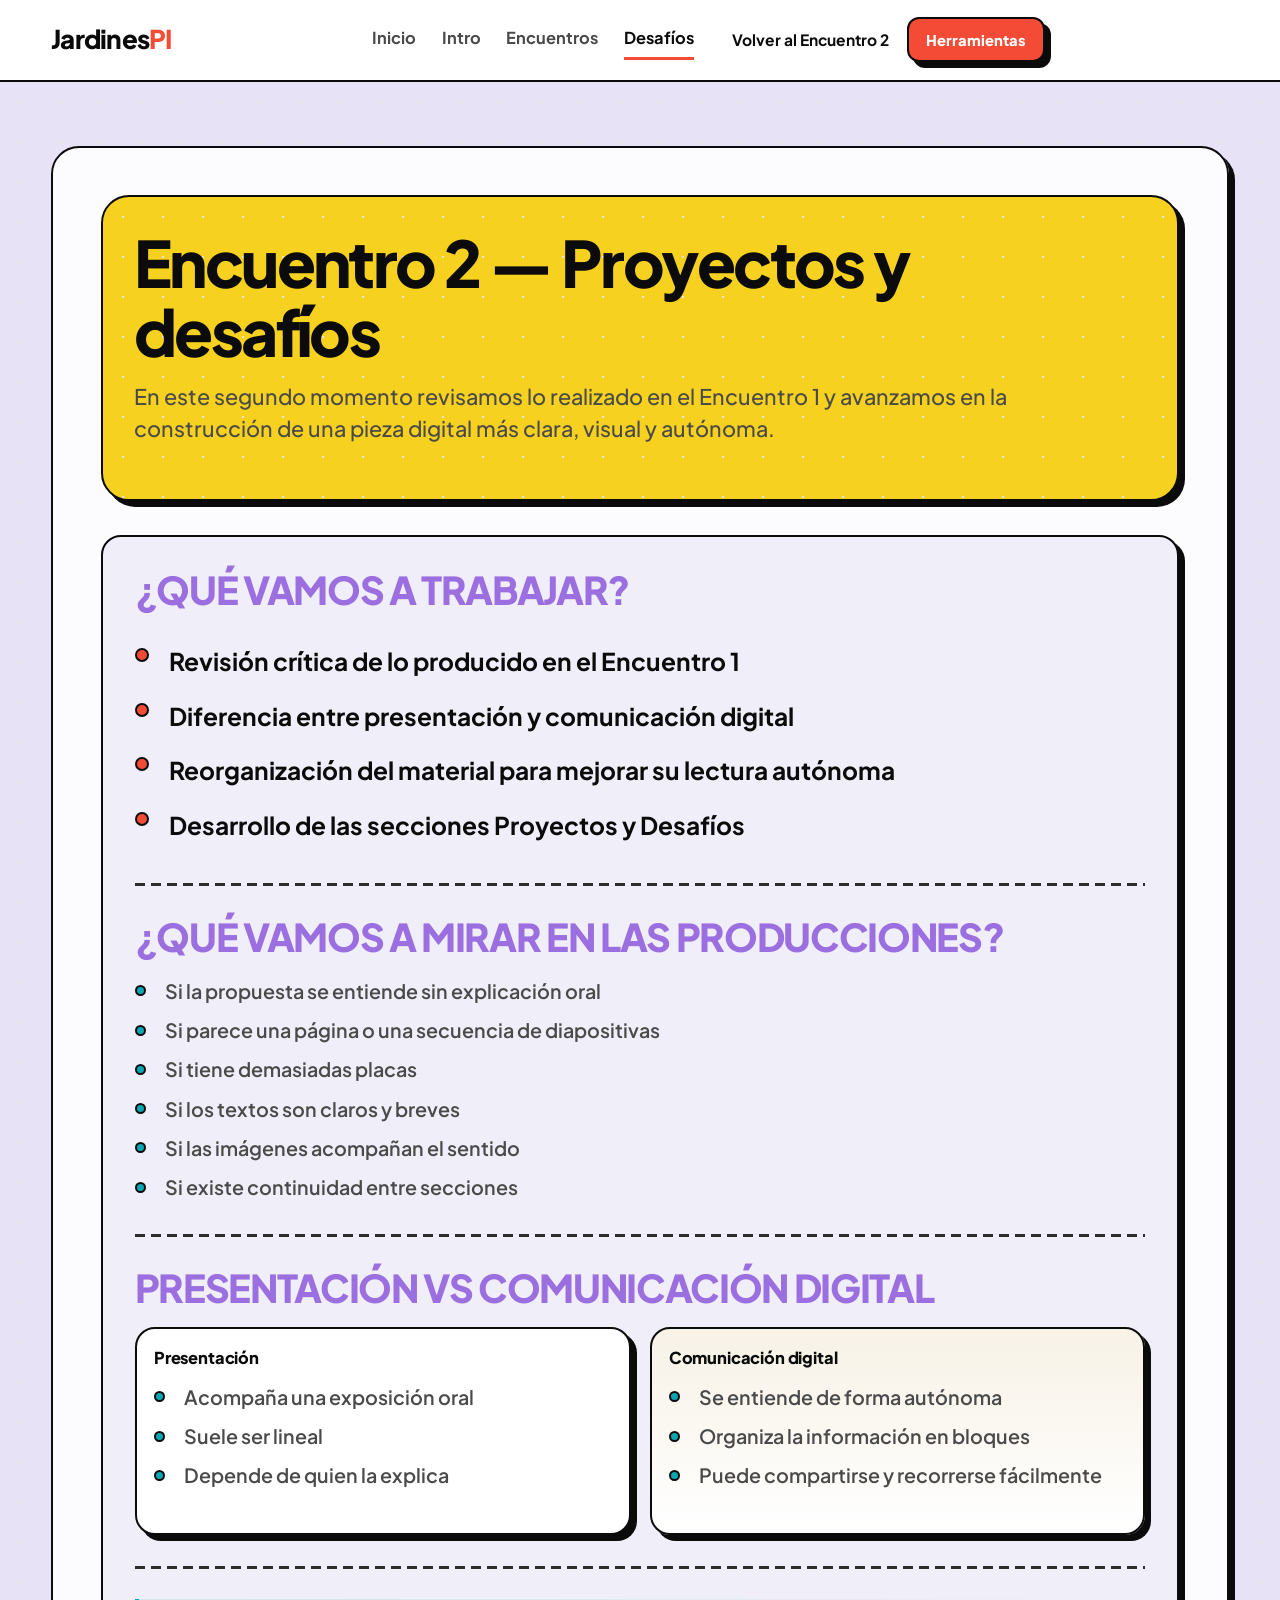
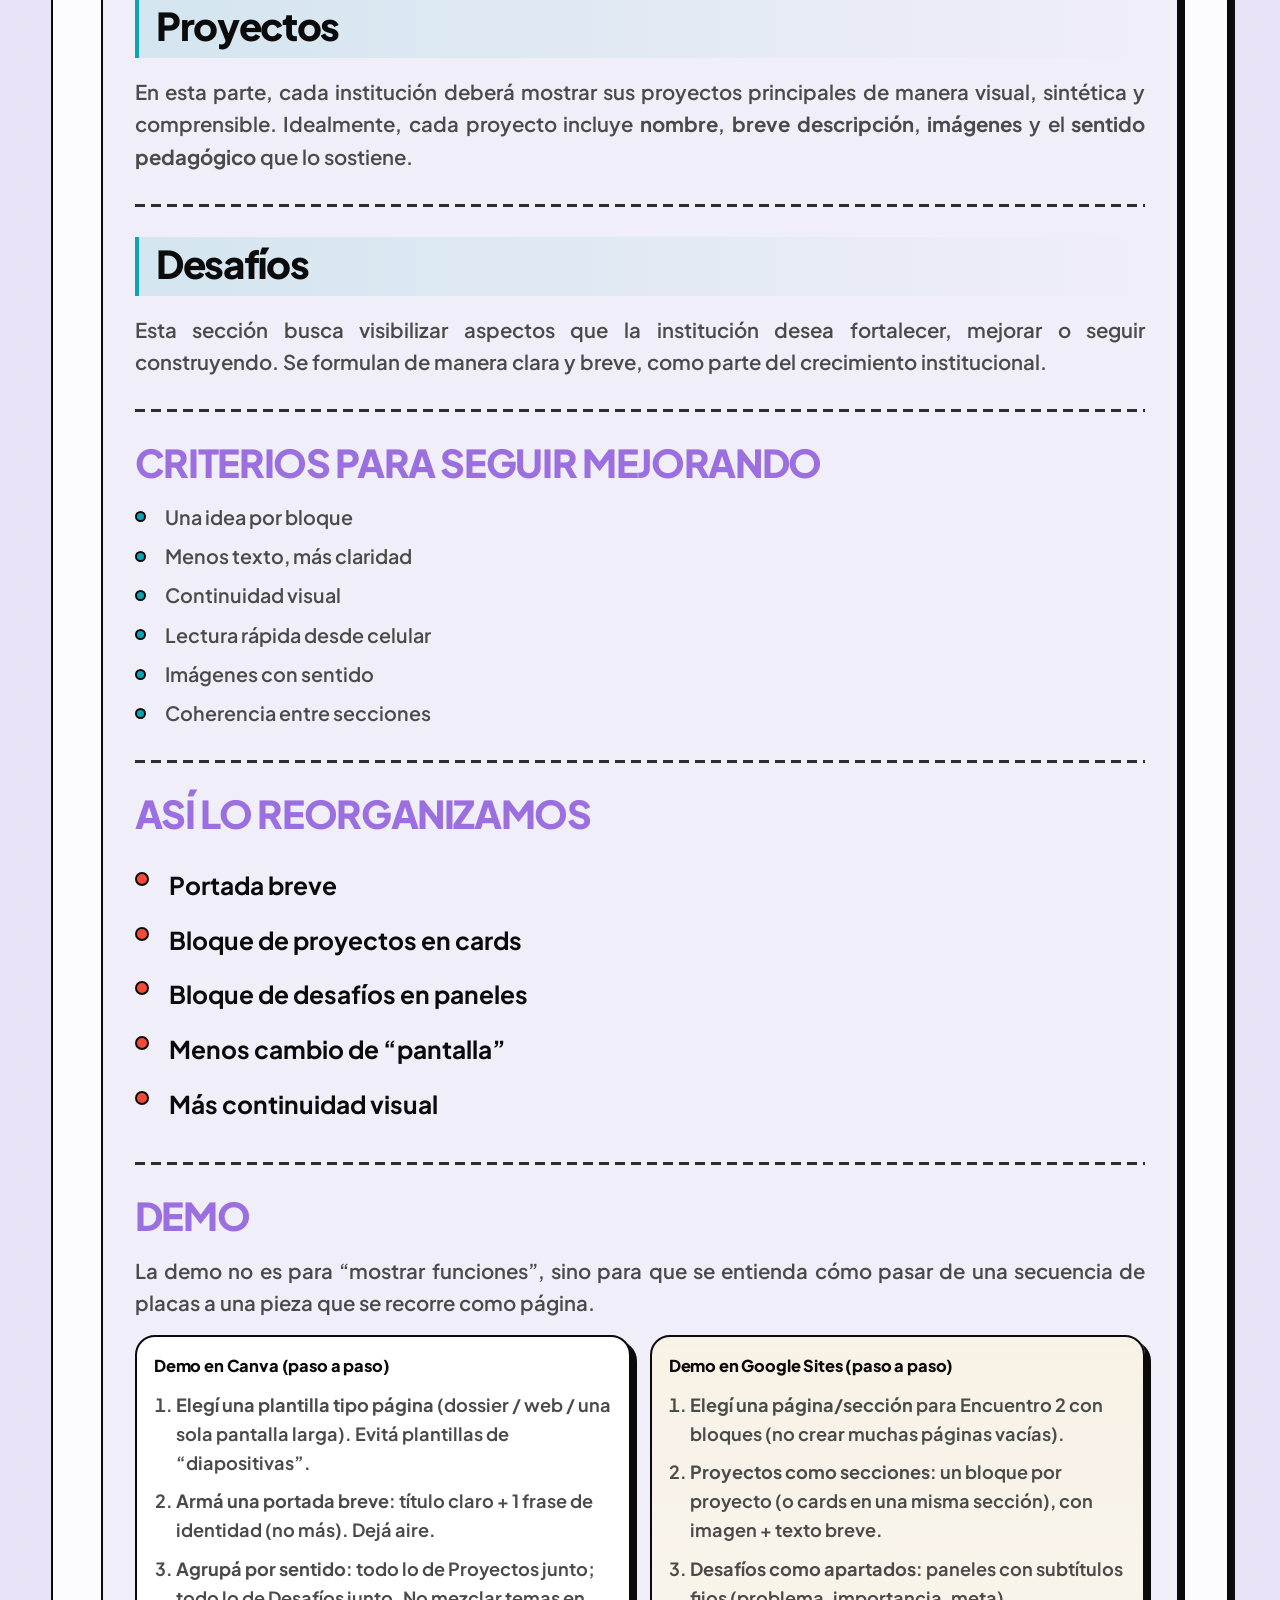
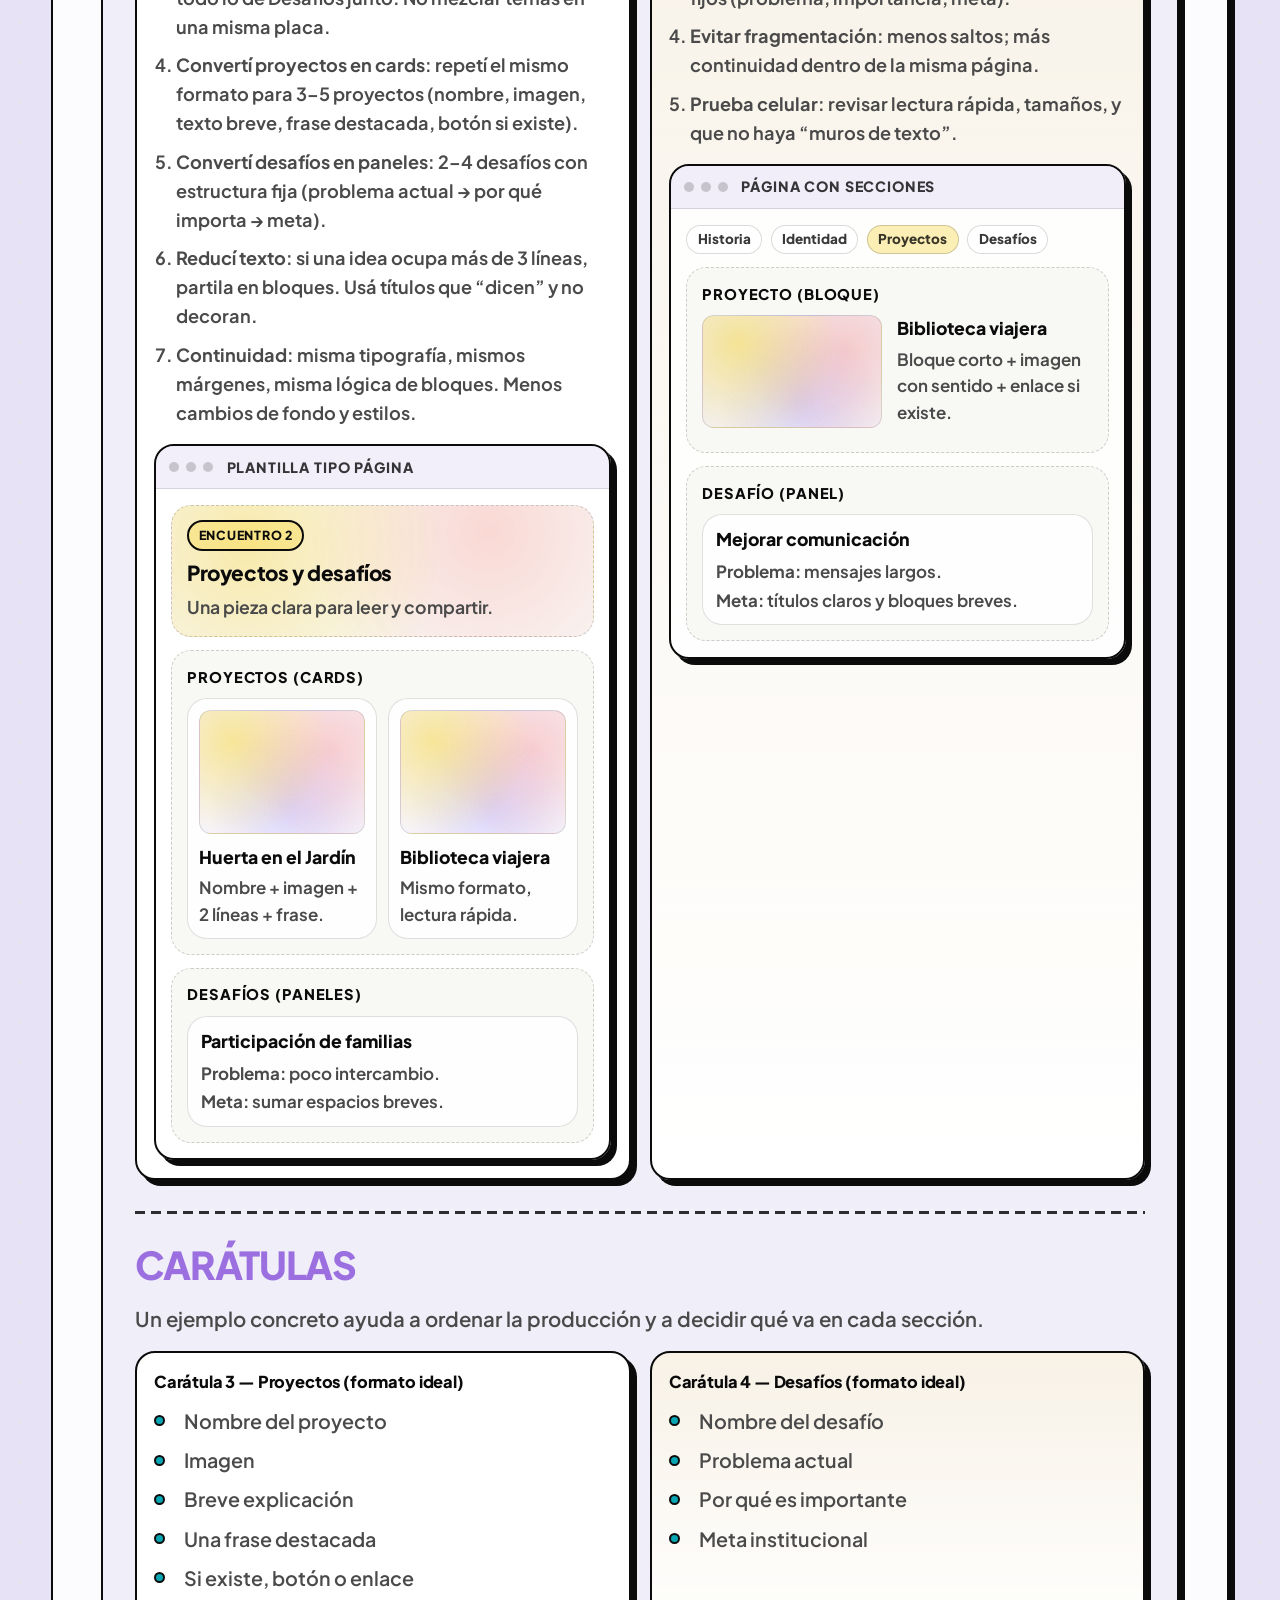
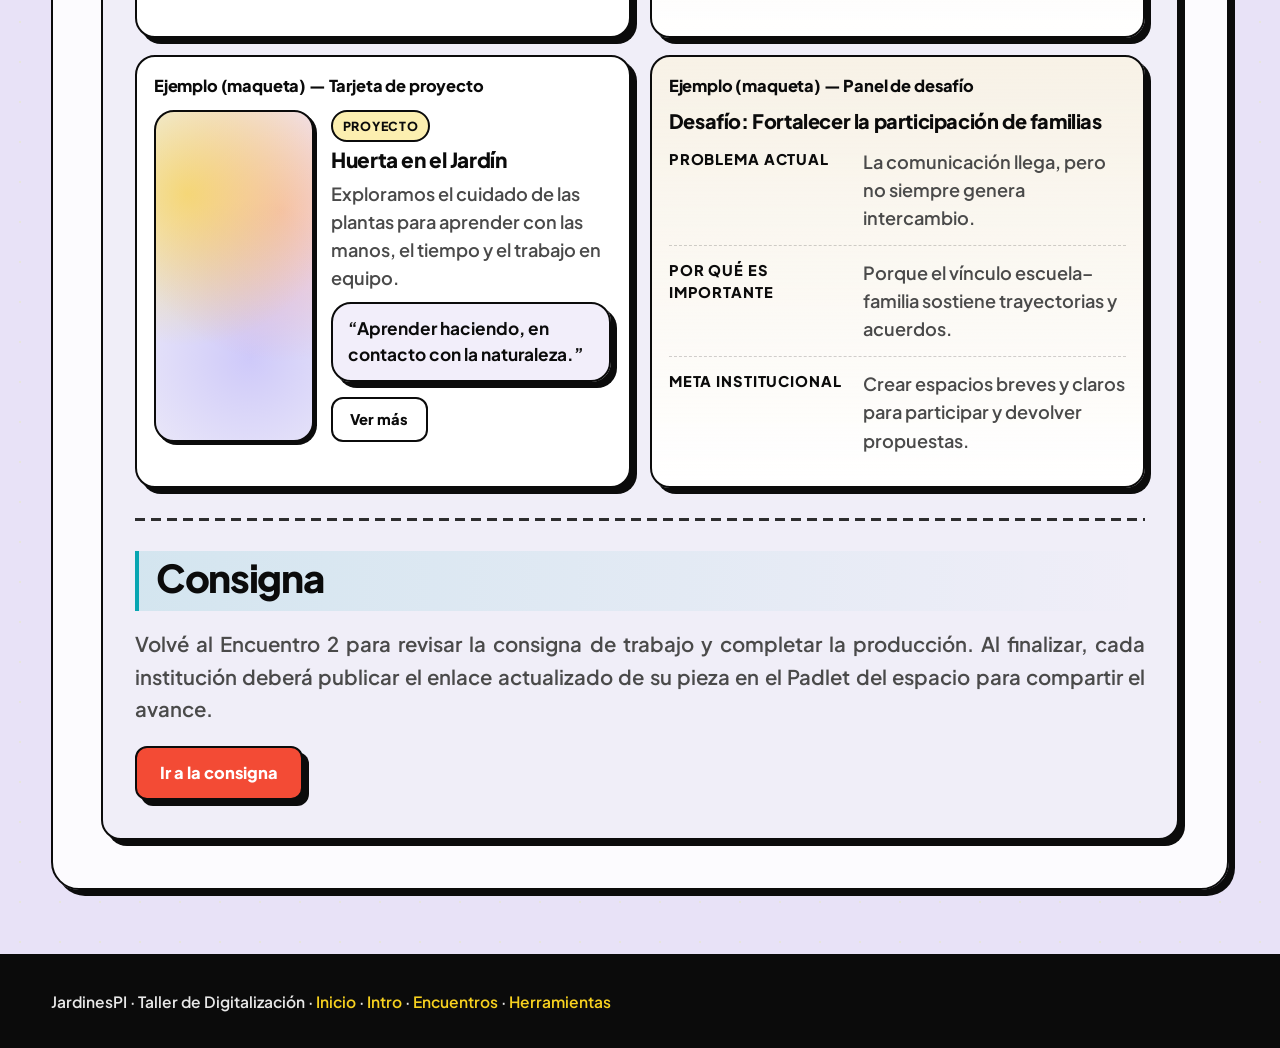
==== desafios.html @ d3ad9a5e "Añade página Desafíos, reorganiza encuentros y ajusta estilos - Nueva desafios.html con demo, carátu" ====
<!DOCTYPE html>
<html lang="es">

<head>
    <meta charset="UTF-8">
    <meta name="viewport" content="width=device-width, initial-scale=1.0">
    <title>Desafíos — Encuentro 2 · JardinesPI Taller de Digitalización</title>
    <link rel="stylesheet" href="style.css">
    <link href="https://fonts.googleapis.com/css2?family=Plus+Jakarta+Sans:wght@500;600;700;800&display=swap"
        rel="stylesheet">
</head>

<body>
    <div class="page page--desafios">
        <header class="site-header">
            <a href="index.html" class="logo">Jardines<span class="logo-accent">PI</span></a>
            <input type="checkbox" id="menu-toggle" class="menu-toggle" aria-hidden="true">
            <label for="menu-toggle" class="menu-toggle-label" aria-label="Menú">≡</label>
            <div class="nav-wrap">
                <nav class="nav-main" aria-label="Principal">
                    <a href="index.html" class="nav-link">Inicio</a>
                    <a href="intro.html" class="nav-link">Intro</a>
                    <a href="encuentros.html" class="nav-link">Encuentros</a>
                    <a href="desafios.html" class="nav-link is-active">Desafíos</a>
                </nav>
                <div class="header-actions">
                    <a href="encuentros.html#encuentro-2" class="link-text">Volver al Encuentro 2</a>
                    <a href="herramientas.html" class="btn btn-coral btn-sm">Herramientas</a>
                </div>
            </div>
        </header>

        <main>
            <p id="desafios-bg-desc" class="visually-hidden">Encuentro 2 del taller: proyectos y desafíos, organizado para
                lectura autónoma en celular.</p>

            <section class="encuentro-section encuentro-section--wide" aria-describedby="desafios-bg-desc">
                <div class="encuentro-inner">
                    <header class="desafios-hero">
                        <h1 class="h1 desafios-hero-title">Encuentro 2 — Proyectos y desafíos</h1>
                        <p class="lead desafios-hero-lead">En este segundo momento revisamos lo realizado en el Encuentro 1
                            y avanzamos en la construcción de una pieza digital más clara, visual y autónoma.</p>
                    </header>

                    <div class="encuentro-taller-body">
                        <h2 class="encuentro-subhead">¿Qué vamos a trabajar?</h2>
                        <ul class="list-check">
                            <li>Revisión crítica de lo producido en el Encuentro 1</li>
                            <li>Diferencia entre presentación y comunicación digital</li>
                            <li>Reorganización del material para mejorar su lectura autónoma</li>
                            <li>Desarrollo de las secciones Proyectos y Desafíos</li>
                        </ul>

                        <hr class="encuentro-rule" aria-hidden="true">

                        <h2 class="encuentro-subhead">¿Qué vamos a mirar en las producciones?</h2>
                        <ul class="encuentro-bullets">
                            <li>Si la propuesta se entiende sin explicación oral</li>
                            <li>Si parece una página o una secuencia de diapositivas</li>
                            <li>Si tiene demasiadas placas</li>
                            <li>Si los textos son claros y breves</li>
                            <li>Si las imágenes acompañan el sentido</li>
                            <li>Si existe continuidad entre secciones</li>
                        </ul>

                        <hr class="encuentro-rule" aria-hidden="true">

                        <h2 class="encuentro-subhead">Presentación vs comunicación digital</h2>
                        <div class="compare-grid" role="list" aria-label="Comparación: presentación y comunicación digital">
                            <div class="compare-card" role="listitem">
                                <h3 class="compare-title">Presentación</h3>
                                <ul class="encuentro-bullets">
                                    <li>Acompaña una exposición oral</li>
                                    <li>Suele ser lineal</li>
                                    <li>Depende de quien la explica</li>
                                </ul>
                            </div>
                            <div class="compare-card compare-card--good" role="listitem">
                                <h3 class="compare-title">Comunicación digital</h3>
                                <ul class="encuentro-bullets">
                                    <li>Se entiende de forma autónoma</li>
                                    <li>Organiza la información en bloques</li>
                                    <li>Puede compartirse y recorrerse fácilmente</li>
                                </ul>
                            </div>
                        </div>

                        <hr class="encuentro-rule" aria-hidden="true">

                        <section class="encuentro-taller-part" aria-labelledby="desafios-proyectos">
                            <h2 id="desafios-proyectos" class="encuentro-part-title">Proyectos</h2>
                            <p class="encuentro-text">En esta parte, cada institución deberá mostrar sus proyectos
                                principales de manera visual, sintética y comprensible. Idealmente, cada proyecto incluye
                                <strong>nombre</strong>, <strong>breve descripción</strong>, <strong>imágenes</strong> y el
                                <strong>sentido pedagógico</strong> que lo sostiene.</p>
                        </section>

                        <hr class="encuentro-rule" aria-hidden="true">

                        <section class="encuentro-taller-part" aria-labelledby="desafios-desafios">
                            <h2 id="desafios-desafios" class="encuentro-part-title">Desafíos</h2>
                            <p class="encuentro-text">Esta sección busca visibilizar aspectos que la institución desea
                                fortalecer, mejorar o seguir construyendo. Se formulan de manera clara y breve, como parte
                                del crecimiento institucional.</p>
                        </section>

                        <hr class="encuentro-rule" aria-hidden="true">

                        <h2 class="encuentro-subhead">Criterios para seguir mejorando</h2>
                        <ul class="encuentro-bullets">
                            <li>Una idea por bloque</li>
                            <li>Menos texto, más claridad</li>
                            <li>Continuidad visual</li>
                            <li>Lectura rápida desde celular</li>
                            <li>Imágenes con sentido</li>
                            <li>Coherencia entre secciones</li>
                        </ul>

                        <hr class="encuentro-rule" aria-hidden="true">

                        <h2 class="encuentro-subhead">Así lo reorganizamos</h2>
                        <ul class="list-check">
                            <li>Portada breve</li>
                            <li>Bloque de proyectos en cards</li>
                            <li>Bloque de desafíos en paneles</li>
                            <li>Menos cambio de “pantalla”</li>
                            <li>Más continuidad visual</li>
                        </ul>

                        <hr class="encuentro-rule" aria-hidden="true">

                        <h2 class="encuentro-subhead">Demo</h2>
                        <p class="encuentro-text">La demo no es para “mostrar funciones”, sino para que se entienda cómo
                            pasar de una secuencia de placas a una pieza que se recorre como página.</p>

                        <div class="compare-grid demo-grid" role="list" aria-label="Demo guiada: Canva y Google Sites">
                            <div class="compare-card" role="listitem">
                                <h3 class="compare-title">Demo en Canva (paso a paso)</h3>
                                <ol class="demo-steps">
                                    <li><strong>Elegí una plantilla tipo página</strong> (dossier / web / una sola
                                        pantalla larga). Evitá plantillas de “diapositivas”.</li>
                                    <li><strong>Armá una portada breve</strong>: título claro + 1 frase de identidad (no
                                        más). Dejá aire.</li>
                                    <li><strong>Agrupá por sentido</strong>: todo lo de Proyectos junto; todo lo de
                                        Desafíos junto. No mezclar temas en una misma placa.</li>
                                    <li><strong>Convertí proyectos en cards</strong>: repetí el mismo formato para 3–5
                                        proyectos (nombre, imagen, texto breve, frase destacada, botón si existe).</li>
                                    <li><strong>Convertí desafíos en paneles</strong>: 2–4 desafíos con estructura fija
                                        (problema actual → por qué importa → meta).</li>
                                    <li><strong>Reducí texto</strong>: si una idea ocupa más de 3 líneas, partila en
                                        bloques. Usá títulos que “dicen” y no decoran.</li>
                                    <li><strong>Continuidad</strong>: misma tipografía, mismos márgenes, misma lógica de
                                        bloques. Menos cambios de fondo y estilos.</li>
                                </ol>

                                <div class="demo-mock" role="img"
                                    aria-label="Maqueta de página en Canva: portada breve, cards de proyectos y paneles de desafíos">
                                    <div class="demo-mock__topbar">
                                        <span class="demo-dot"></span><span class="demo-dot"></span><span
                                            class="demo-dot"></span>
                                        <span class="demo-mock__title">Plantilla tipo página</span>
                                    </div>
                                    <div class="demo-mock__page">
                                        <section class="demo-block demo-block--cover">
                                            <p class="demo-kicker">Encuentro 2</p>
                                            <h4 class="demo-h">Proyectos y desafíos</h4>
                                            <p class="demo-p">Una pieza clara para leer y compartir.</p>
                                        </section>
                                        <section class="demo-block">
                                            <h5 class="demo-sub">Proyectos (cards)</h5>
                                            <div class="demo-cards">
                                                <div class="demo-card">
                                                    <div class="demo-img" aria-hidden="true"></div>
                                                    <p class="demo-card-title">Huerta en el Jardín</p>
                                                    <p class="demo-card-text">Nombre + imagen + 2 líneas + frase.</p>
                                                </div>
                                                <div class="demo-card">
                                                    <div class="demo-img" aria-hidden="true"></div>
                                                    <p class="demo-card-title">Biblioteca viajera</p>
                                                    <p class="demo-card-text">Mismo formato, lectura rápida.</p>
                                                </div>
                                            </div>
                                        </section>
                                        <section class="demo-block">
                                            <h5 class="demo-sub">Desafíos (paneles)</h5>
                                            <div class="demo-panels">
                                                <div class="demo-panel">
                                                    <p class="demo-panel-title">Participación de familias</p>
                                                    <p class="demo-panel-line"><strong>Problema:</strong> poco
                                                        intercambio.</p>
                                                    <p class="demo-panel-line"><strong>Meta:</strong> sumar espacios
                                                        breves.</p>
                                                </div>
                                            </div>
                                        </section>
                                    </div>
                                </div>
                            </div>

                            <div class="compare-card compare-card--good" role="listitem">
                                <h3 class="compare-title">Demo en Google Sites (paso a paso)</h3>
                                <ol class="demo-steps">
                                    <li><strong>Elegí una página/sección</strong> para Encuentro 2 con bloques (no crear
                                        muchas páginas vacías).</li>
                                    <li><strong>Proyectos como secciones</strong>: un bloque por proyecto (o cards en una
                                        misma sección), con imagen + texto breve.</li>
                                    <li><strong>Desafíos como apartados</strong>: paneles con subtítulos fijos (problema,
                                        importancia, meta).</li>
                                    <li><strong>Evitar fragmentación</strong>: menos saltos; más continuidad dentro de la
                                        misma página.</li>
                                    <li><strong>Prueba celular</strong>: revisar lectura rápida, tamaños, y que no haya
                                        “muros de texto”.</li>
                                </ol>

                                <div class="demo-mock demo-mock--sites" role="img"
                                    aria-label="Maqueta de Google Sites: bloques por secciones con proyectos y desafíos">
                                    <div class="demo-mock__topbar">
                                        <span class="demo-dot"></span><span class="demo-dot"></span><span
                                            class="demo-dot"></span>
                                        <span class="demo-mock__title">Página con secciones</span>
                                    </div>
                                    <div class="demo-mock__page">
                                        <div class="demo-sites-nav" aria-hidden="true">
                                            <span class="demo-chip">Historia</span>
                                            <span class="demo-chip">Identidad</span>
                                            <span class="demo-chip demo-chip--active">Proyectos</span>
                                            <span class="demo-chip">Desafíos</span>
                                        </div>
                                        <section class="demo-block">
                                            <h5 class="demo-sub">Proyecto (bloque)</h5>
                                            <div class="demo-sites-row">
                                                <div class="demo-img demo-img--wide" aria-hidden="true"></div>
                                                <div>
                                                    <p class="demo-card-title">Biblioteca viajera</p>
                                                    <p class="demo-card-text">Bloque corto + imagen con sentido + enlace
                                                        si existe.</p>
                                                </div>
                                            </div>
                                        </section>
                                        <section class="demo-block">
                                            <h5 class="demo-sub">Desafío (panel)</h5>
                                            <div class="demo-panel demo-panel--sites">
                                                <p class="demo-panel-title">Mejorar comunicación</p>
                                                <p class="demo-panel-line"><strong>Problema:</strong> mensajes largos.</p>
                                                <p class="demo-panel-line"><strong>Meta:</strong> títulos claros y
                                                    bloques breves.</p>
                                            </div>
                                        </section>
                                    </div>
                                </div>
                            </div>
                        </div>

                        <hr class="encuentro-rule" aria-hidden="true">

                        <h2 class="encuentro-subhead">Carátulas</h2>
                        <p class="encuentro-text">Un ejemplo concreto ayuda a ordenar la producción y a decidir qué va en
                            cada sección.</p>
                        <div class="compare-grid" role="list" aria-label="Formato ideal: proyectos y desafíos">
                            <div class="compare-card" role="listitem">
                                <h3 class="compare-title">Carátula 3 — Proyectos (formato ideal)</h3>
                                <ul class="encuentro-bullets">
                                    <li>Nombre del proyecto</li>
                                    <li>Imagen</li>
                                    <li>Breve explicación</li>
                                    <li>Una frase destacada</li>
                                    <li>Si existe, botón o enlace</li>
                                </ul>
                            </div>
                            <div class="compare-card compare-card--good" role="listitem">
                                <h3 class="compare-title">Carátula 4 — Desafíos (formato ideal)</h3>
                                <ul class="encuentro-bullets">
                                    <li>Nombre del desafío</li>
                                    <li>Problema actual</li>
                                    <li>Por qué es importante</li>
                                    <li>Meta institucional</li>
                                </ul>
                            </div>
                        </div>

                        <div class="compare-grid ejemplos-grid" role="list" aria-label="Ejemplos visuales de formato">
                            <div class="compare-card" role="listitem">
                                <h3 class="compare-title">Ejemplo (maqueta) — Tarjeta de proyecto</h3>
                                <article class="ejemplo-proyecto">
                                    <div class="ejemplo-proyecto__media" aria-hidden="true"></div>
                                    <div class="ejemplo-proyecto__body">
                                        <p class="ejemplo-proyecto__kicker">Proyecto</p>
                                        <h4 class="ejemplo-proyecto__title">Huerta en el Jardín</h4>
                                        <p class="ejemplo-proyecto__text">Exploramos el cuidado de las plantas para
                                            aprender con las manos, el tiempo y el trabajo en equipo.</p>
                                        <p class="ejemplo-proyecto__pull">“Aprender haciendo, en contacto con la
                                            naturaleza.”</p>
                                        <a class="btn btn-outline btn-sm ejemplo-proyecto__cta" href="#"
                                            aria-label="Ejemplo de botón o enlace del proyecto">Ver más</a>
                                    </div>
                                </article>
                            </div>

                            <div class="compare-card compare-card--good" role="listitem">
                                <h3 class="compare-title">Ejemplo (maqueta) — Panel de desafío</h3>
                                <article class="ejemplo-desafio">
                                    <h4 class="ejemplo-desafio__title">Desafío: Fortalecer la participación de familias</h4>
                                    <dl class="ejemplo-desafio__dl">
                                        <div class="ejemplo-desafio__row">
                                            <dt>Problema actual</dt>
                                            <dd>La comunicación llega, pero no siempre genera intercambio.</dd>
                                        </div>
                                        <div class="ejemplo-desafio__row">
                                            <dt>Por qué es importante</dt>
                                            <dd>Porque el vínculo escuela–familia sostiene trayectorias y acuerdos.</dd>
                                        </div>
                                        <div class="ejemplo-desafio__row">
                                            <dt>Meta institucional</dt>
                                            <dd>Crear espacios breves y claros para participar y devolver propuestas.</dd>
                                        </div>
                                    </dl>
                                </article>
                            </div>
                        </div>

                        <hr class="encuentro-rule" aria-hidden="true">

                        <section class="encuentro-taller-part" aria-labelledby="desafios-publicacion">
                            <h2 id="desafios-publicacion" class="encuentro-part-title">Consigna</h2>
                            <p class="encuentro-text">Volvé al Encuentro 2 para revisar la consigna de trabajo y completar
                                la producción. Al finalizar, cada institución deberá publicar el enlace actualizado de su
                                pieza en el Padlet del espacio para compartir el avance.</p>
                            <div class="encuentro-padlet-cta">
                                <a href="encuentros.html#encuentro-2" class="btn btn-coral">Ir a la consigna</a>
                            </div>
                        </section>
                    </div>
                </div>
            </section>
        </main>

        <footer class="site-footer">
            <p>JardinesPI · Taller de Digitalización · <a href="index.html">Inicio</a> · <a href="intro.html">Intro</a> ·
                <a href="encuentros.html">Encuentros</a> · <a href="herramientas.html">Herramientas</a></p>
        </footer>
    </div>
</body>

</html>
---- style.css ----
:root {
    --paper-bg: #f6f5f2;
    --surface: #ffffff;
    --surface-muted: #f0eef8;
    --lavender-soft: #e8e2f7;
    --lavender: #b783f2;
    --lavender-deep: #9b6fe0;
    --ink: #0b0b0b;
    --coral: #f34b35;
    --coral-hover: #d63d2a;
    --yellow: #f7d11f;
    --yellow-soft: #fff3b0;
    --teal: #08a6b2;
    --gray-line: #e7e5dd;
    --gray-text: #4a4a4a;

    --radius-sm: 12px;
    --radius-md: 20px;
    --radius-lg: 28px;
    --radius-pill: 999px;

    --border: 2px solid var(--ink);
    --shadow-card: 6px 6px 0 var(--ink);
    --shadow-soft: 0 12px 40px rgba(11, 11, 11, 0.06);

    --font: "Plus Jakarta Sans", system-ui, sans-serif;
    --page-pad: clamp(1.25rem, 4vw, 3.5rem);
}

*,
*::before,
*::after {
    box-sizing: border-box;
    margin: 0;
    padding: 0;
}

html {
    scroll-behavior: smooth;
    /* Escala global respecto al tamaño por defecto del navegador (~16px → ~17.3px) */
    font-size: 108%;
}

body {
    font-family: var(--font);
    color: var(--ink);
    background: var(--paper-bg);
    line-height: 1.5;
    overflow-x: hidden;
}

img {
    max-width: 100%;
    height: auto;
    display: block;
}

a {
    color: inherit;
}

/* —— Layout shell —— */
.page {
    min-height: 100vh;
    display: flex;
    flex-direction: column;
}

.page--home {
    position: relative;
    background-color: var(--paper-bg);
    background-image: linear-gradient(
            180deg,
            rgba(255, 255, 255, 0.88) 0%,
            rgba(246, 245, 242, 0.8) 45%,
            rgba(246, 245, 242, 0.92) 100%
        ),
        url("media/image%2001.png");
    background-size: auto, cover;
    background-position: center top, center center;
    background-repeat: no-repeat;
    background-attachment: scroll, fixed;
}

.page--intro {
    position: relative;
    background-color: var(--paper-bg);
    background-image: linear-gradient(
            180deg,
            rgba(232, 226, 247, 0.82) 0%,
            rgba(246, 245, 242, 0.78) 45%,
            rgba(246, 245, 242, 0.9) 100%
        ),
        url("media/image%206.png");
    background-size: auto, cover;
    background-position: center top, center center;
    background-repeat: no-repeat;
    background-attachment: scroll, fixed;
}

.page--intro .intro-hero {
    background: transparent;
    border-bottom: none;
}

.page--intro .intro-body {
    background: var(--surface);
    border-top: var(--border);
}

.page--encuentros {
    position: relative;
    background-color: var(--paper-bg);
    /* Velo más suave para que se note la foto detrás */
    background-image: linear-gradient(
            180deg,
            rgba(255, 255, 255, 0.55) 0%,
            rgba(246, 245, 242, 0.45) 45%,
            rgba(246, 245, 242, 0.65) 100%
        ),
        url("media/image%204.png");
    background-size: auto, cover;
    background-position: center top, center center;
    background-repeat: no-repeat;
    background-attachment: scroll, fixed;
}

/* Encuentros: capas del contenido semitransparentes para ver el fondo */
.page--encuentros .encuentros-nav {
    background: rgba(255, 255, 255, 0.72);
    backdrop-filter: blur(12px);
    -webkit-backdrop-filter: blur(12px);
}

.page--encuentros .encuentro-section:nth-child(odd) {
    background-color: rgba(246, 245, 242, 0.58);
    background-image: radial-gradient(var(--gray-line) 1px, transparent 1px);
    background-size: 40px 40px;
}

.page--encuentros .encuentro-section:nth-child(even) {
    background-color: rgba(232, 226, 247, 0.58);
    background-image: radial-gradient(var(--gray-line) 1px, transparent 1px);
    background-size: 40px 40px;
}

.page--encuentros .encuentro-inner {
    background: rgba(255, 255, 255, 0.88);
    backdrop-filter: blur(10px);
    -webkit-backdrop-filter: blur(10px);
}

.page--desafios {
    position: relative;
    background-color: var(--paper-bg);
    background-image: linear-gradient(
            180deg,
            rgba(255, 255, 255, 0.42) 0%,
            rgba(246, 245, 242, 0.32) 45%,
            rgba(246, 245, 242, 0.5) 100%
        ),
        url("media/image 01.png");
    background-size: auto, cover;
    background-position: center top, center center;
    background-repeat: no-repeat;
    background-attachment: scroll, fixed;
}

.page--desafios .encuentro-section {
    background-color: rgba(246, 245, 242, 0.38);
    background-image: radial-gradient(var(--gray-line) 1px, transparent 1px);
    background-size: 40px 40px;
}

.page--desafios .encuentro-inner {
    background: rgba(255, 255, 255, 0.86);
    backdrop-filter: blur(10px);
    -webkit-backdrop-filter: blur(10px);
}

.visually-hidden {
    position: absolute;
    width: 1px;
    height: 1px;
    padding: 0;
    margin: -1px;
    overflow: hidden;
    clip: rect(0, 0, 0, 0);
    white-space: nowrap;
    border: 0;
}

main {
    flex: 1;
}

/* —— Header —— */
.site-header {
    display: flex;
    align-items: center;
    justify-content: space-between;
    gap: 1rem;
    padding: 1rem var(--page-pad);
    background: var(--surface);
    border-bottom: var(--border);
    position: sticky;
    top: 0;
    z-index: 200;
}

.logo {
    font-size: 1.5rem;
    font-weight: 800;
    letter-spacing: -0.03em;
    text-decoration: none;
    white-space: nowrap;
}

.logo-accent {
    color: var(--coral);
}

.menu-toggle {
    display: none;
}

.menu-toggle-label {
    display: none;
    width: 44px;
    height: 44px;
    align-items: center;
    justify-content: center;
    border: var(--border);
    border-radius: var(--radius-sm);
    background: var(--surface);
    cursor: pointer;
    font-size: 1.25rem;
    line-height: 1;
}

.nav-wrap {
    display: flex;
    align-items: center;
    gap: clamp(1rem, 3vw, 2.5rem);
    flex: 1;
    justify-content: center;
}

.nav-main {
    display: flex;
    align-items: center;
    gap: clamp(0.75rem, 2vw, 1.75rem);
}

.nav-link {
    text-decoration: none;
    font-weight: 700;
    font-size: 0.95rem;
    color: var(--gray-text);
    padding: 0.35rem 0;
    border-bottom: 3px solid transparent;
    transition: color 0.15s, border-color 0.15s;
}

.nav-link:hover {
    color: var(--ink);
}

.nav-link.is-active {
    color: var(--ink);
    border-bottom-color: var(--coral);
}

.header-actions {
    display: flex;
    align-items: center;
    gap: 1rem;
}

.link-text {
    font-weight: 700;
    font-size: 0.9rem;
    text-decoration: none;
    color: var(--ink);
}

.link-text:hover {
    text-decoration: underline;
    text-underline-offset: 4px;
}

/* —— Buttons —— */
.btn {
    display: inline-flex;
    align-items: center;
    justify-content: center;
    gap: 0.5rem;
    font-family: var(--font);
    font-weight: 800;
    font-size: 0.95rem;
    text-decoration: none;
    border-radius: var(--radius-sm);
    border: var(--border);
    padding: 0.75rem 1.35rem;
    cursor: pointer;
    transition: transform 0.15s ease, background 0.15s, box-shadow 0.15s;
}

.btn:active {
    transform: translate(2px, 2px);
    box-shadow: none;
}

.btn-coral {
    background: var(--coral);
    color: #fff;
    box-shadow: var(--shadow-card);
}

.btn-coral:hover {
    background: var(--coral-hover);
}

.btn-ghost {
    background: var(--surface);
    color: var(--ink);
    box-shadow: var(--shadow-card);
}

.btn-ghost:hover {
    background: var(--lavender-soft);
}

.btn-dark {
    background: var(--ink);
    color: #fff;
    box-shadow: var(--shadow-card);
}

.btn-dark:hover {
    background: #222;
}

.btn-outline {
    background: transparent;
    color: var(--ink);
}

.btn-outline:hover {
    background: var(--surface-muted);
}

.btn-sm {
    padding: 0.55rem 1rem;
    font-size: 0.85rem;
}

.btn-wide {
    width: 100%;
}

/* —— Typography helpers —— */
.text-accent {
    color: var(--coral);
}

.section-label {
    font-size: 0.8rem;
    font-weight: 800;
    text-transform: uppercase;
    letter-spacing: 0.08em;
    color: var(--lavender-deep);
    margin-bottom: 0.75rem;
}

h1,
.h1 {
    font-size: clamp(2.25rem, 5vw, 3.75rem);
    font-weight: 800;
    letter-spacing: -0.04em;
    line-height: 1.08;
}

h2,
.h2 {
    font-size: clamp(1.75rem, 3.5vw, 2.75rem);
    font-weight: 800;
    letter-spacing: -0.03em;
    line-height: 1.12;
}

.lead {
    font-size: clamp(1.05rem, 2vw, 1.25rem);
    font-weight: 500;
    color: var(--gray-text);
    max-width: 36rem;
}

/* —— Home: Hero —— */
.hero-home {
    padding: clamp(2.5rem, 6vw, 5rem) var(--page-pad);
    display: grid;
    grid-template-columns: 1fr 1fr;
    gap: clamp(2rem, 5vw, 4rem);
    align-items: center;
    background: linear-gradient(180deg, var(--surface) 0%, var(--paper-bg) 100%);
}

.page--home .hero-home {
    grid-template-columns: 1fr;
    background: transparent;
}

.page--home .hero-copy {
    max-width: 42rem;
}

.page--home .hero-ctas {
    justify-content: center;
}

.page--home .social-proof {
    margin-inline: auto;
}

.hero-title-home {
    font-size: clamp(1.65rem, 3.5vw, 2.85rem);
    line-height: 1.15;
    letter-spacing: -0.035em;
}

.hero-title-prefix {
    display: inline-block;
    margin-right: 0.15em;
    padding: 0.12em 0.5em 0.15em;
    font-size: min(1.28em, calc(1.08em + 0.35vw));
    font-weight: 800;
    letter-spacing: -0.04em;
    line-height: 1.1;
    color: var(--ink);
    background: var(--yellow);
    border: 3px solid var(--ink);
    border-radius: var(--radius-sm);
    box-shadow: 5px 5px 0 var(--ink);
    vertical-align: baseline;
}

.hero-title-accent {
    color: var(--coral);
    font-weight: 800;
}

.hero-keywords {
    margin-top: 1.75rem;
}

.hero-keywords-list {
    list-style: none;
    display: flex;
    flex-wrap: wrap;
    gap: 0.75rem 1rem;
    padding: 0;
    margin: 0;
}

.keyword-chip {
    display: inline-flex;
    align-items: center;
    padding: 0.65rem 1.5rem;
    font-weight: 800;
    font-size: clamp(1.2rem, 3.8vw, 1.75rem);
    letter-spacing: -0.03em;
    border: 3px solid var(--ink);
    border-radius: var(--radius-pill);
    box-shadow: 5px 5px 0 var(--ink);
}

.keyword-chip--1 {
    background: var(--coral);
    color: #fff;
}

.keyword-chip--2 {
    background: var(--lavender);
    color: var(--ink);
}

.keyword-chip--3 {
    background: var(--teal);
    color: #fff;
}

.hero-copy .lead {
    margin-top: 1.5rem;
}

.hero-ctas {
    display: flex;
    flex-wrap: wrap;
    align-items: center;
    gap: 1rem;
    margin-top: 2rem;
}

.social-proof {
    display: flex;
    align-items: center;
    gap: 0.75rem;
    margin-top: 2rem;
    padding: 0.65rem 1rem;
    background: var(--surface);
    border: var(--border);
    border-radius: var(--radius-pill);
    width: fit-content;
    box-shadow: var(--shadow-soft);
}

.avatars {
    display: flex;
}

.avatar {
    width: 36px;
    height: 36px;
    border-radius: 50%;
    border: 2px solid var(--ink);
    margin-left: -10px;
    background: var(--yellow);
}

.avatar:first-child {
    margin-left: 0;
    background: var(--lavender);
}

.avatar:nth-child(2) {
    background: var(--teal);
}

.avatar:nth-child(3) {
    background: var(--coral);
}

.social-proof strong {
    font-size: 0.9rem;
}

/* —— Pills / filters —— */
.pill-row {
    display: flex;
    flex-wrap: wrap;
    gap: 0.6rem;
    margin-bottom: 1.75rem;
}

.pill {
    padding: 0.5rem 1.1rem;
    border-radius: var(--radius-pill);
    border: var(--border);
    font-weight: 700;
    font-size: 0.85rem;
    background: var(--surface);
    cursor: default;
}

.pill--active {
    background: var(--ink);
    color: #fff;
}

/* —— Discover section —— */
.section-discover {
    padding: clamp(3rem, 6vw, 5rem) var(--page-pad);
    background: var(--surface-muted);
    border-top: var(--border);
    border-bottom: var(--border);
}

.section-head {
    display: flex;
    flex-wrap: wrap;
    align-items: flex-end;
    justify-content: space-between;
    gap: 1rem;
    margin-bottom: 2rem;
}

.course-grid {
    display: grid;
    grid-template-columns: repeat(auto-fit, minmax(260px, 1fr));
    gap: 1.25rem;
}

.course-card {
    background: var(--surface);
    border: var(--border);
    border-radius: var(--radius-lg);
    overflow: hidden;
    display: flex;
    flex-direction: column;
    box-shadow: var(--shadow-card);
    transition: transform 0.15s ease;
    min-width: 0;
    padding: 1rem;
    padding-bottom: 1rem;
}

.course-card:hover {
    transform: translateY(-4px);
}

.course-tag {
    display: inline-block;
    margin: 0;
    padding: 0.25rem 0.65rem;
    border-radius: var(--radius-pill);
    border: var(--border);
    font-size: 0.75rem;
    font-weight: 800;
    text-transform: uppercase;
    letter-spacing: 0.04em;
    width: fit-content;
}

.course-thumb {
    margin: 1rem 0 0;
    width: 100%;
    max-width: 100%;
    min-width: 0;
    box-sizing: border-box;
    aspect-ratio: 4/3;
    border: var(--border);
    border-radius: var(--radius-md);
    display: flex;
    align-items: center;
    justify-content: center;
    font-size: clamp(1.75rem, 8vw, 3rem);
    flex-shrink: 0;
}

.course-thumb--y {
    background: var(--yellow-soft);
}

.course-thumb--l {
    background: var(--lavender-soft);
}

.course-thumb--c {
    background: #ffe4e0;
}

.course-thumb--photo {
    padding: 0;
    overflow: hidden;
    background: var(--surface-muted);
}

.course-thumb--photo img {
    width: 100%;
    height: 100%;
    object-fit: cover;
    display: block;
}

.course-card h3 {
    font-size: 1.15rem;
    font-weight: 800;
    padding: 1rem 0 0.5rem;
    letter-spacing: -0.02em;
    min-width: 0;
}

.course-card .btn {
    margin: 0.5rem 0 0;
    font-size: 0.85rem;
    width: 100%;
    max-width: 100%;
    box-sizing: border-box;
}

/* —— Promo banner —— */
.promo-banner {
    margin: 0 var(--page-pad);
    margin-top: clamp(2rem, 4vw, 3rem);
    margin-bottom: clamp(2rem, 4vw, 3rem);
    padding: clamp(2rem, 5vw, 3.5rem);
    background: var(--yellow);
    border: var(--border);
    border-radius: var(--radius-lg);
    box-shadow: var(--shadow-card);
    display: grid;
    grid-template-columns: 1fr auto;
    gap: 2rem;
    align-items: center;
}

.promo-banner > div:first-child {
    min-width: 0;
}

.promo-banner .h2 {
    max-width: none;
    width: 100%;
}

.promo-banner .btn {
    margin-top: 1.25rem;
}

.promo-art {
    display: flex;
    align-items: center;
    justify-content: center;
    flex-shrink: 0;
    width: auto;
    border: none;
    background: transparent;
    box-shadow: none;
    overflow: visible;
}

.promo-art-icon {
    font-size: clamp(3.75rem, 12vw, 5.5rem);
    line-height: 1;
    display: block;
    flex-shrink: 0;
    user-select: none;
    /* En iPhone, iPad y Mac el navegador usa Apple Color Emoji para este carácter */
    font-family: "Apple Color Emoji", "Segoe UI Emoji", "Noto Color Emoji", sans-serif;
}

/* —— Explore —— */
.section-explore {
    padding: clamp(3rem, 6vw, 5rem) var(--page-pad);
    display: grid;
    grid-template-columns: 1fr 1fr;
    gap: clamp(2rem, 4vw, 3rem);
    align-items: center;
    background: var(--surface);
    border-top: var(--border);
}

.topic-pills {
    display: flex;
    flex-wrap: wrap;
    gap: 0.5rem;
    margin: 1.5rem 0;
}

.topic-pill {
    padding: 0.45rem 0.9rem;
    border-radius: var(--radius-pill);
    border: var(--border);
    font-weight: 700;
    font-size: 0.8rem;
    background: var(--paper-bg);
}

.section-explore-padlet {
    margin-top: 1.25rem;
}

.explore-visual {
    position: relative;
    border: var(--border);
    border-radius: var(--radius-lg);
    background: var(--surface-muted);
    overflow: hidden;
    display: block;
    box-shadow: var(--shadow-card);
    width: 100%;
    max-width: 520px;
    aspect-ratio: 4 / 3;
    justify-self: end;
    align-self: center;
}

.explore-visual__img {
    position: absolute;
    inset: 0;
    width: 100%;
    height: 100%;
    object-fit: cover;
    object-position: center;
    display: block;
}

/* —— Intro page —— */
.intro-hero {
    padding: clamp(2.5rem, 5vw, 4rem) var(--page-pad);
    background: var(--lavender-soft);
    border-bottom: var(--border);
}

.intro-hero--split {
    display: grid;
    grid-template-columns: 1fr 1fr;
    gap: clamp(1.75rem, 4vw, 3rem);
    align-items: center;
}

.intro-hero-copy {
    min-width: 0;
}

.intro-hero-visual {
    position: relative;
    border: var(--border);
    border-radius: var(--radius-lg);
    overflow: hidden;
    box-shadow: var(--shadow-card);
    background: var(--surface);
    min-height: min(280px, 40vh);
}

.intro-hero-visual__img {
    width: 100%;
    height: 100%;
    min-height: min(280px, 42vh);
    object-fit: cover;
    display: block;
}

/* Solo Intro: imagen lateral (≈ el doble que la versión muy chica) */
.intro-hero-visual--compact {
    width: 100%;
    max-width: 400px;
    min-height: 0;
    aspect-ratio: 4 / 3;
    justify-self: end;
    align-self: start;
}

.intro-hero-visual--compact .intro-hero-visual__img {
    position: absolute;
    inset: 0;
    width: 100%;
    height: 100%;
    min-height: 0;
    object-fit: cover;
    object-position: center;
}

.intro-hero .h1 {
    font-size: clamp(2.4rem, 5.2vw, 3.9rem);
}

.intro-grid {
    width: 100%;
    max-width: none;
    margin: 0;
}

.intro-hero .lead {
    max-width: none;
    font-size: clamp(1.12rem, 2.2vw, 1.32rem);
}

.intro-body {
    padding: clamp(2.5rem, 5vw, 4rem) var(--page-pad);
    width: 100%;
    max-width: none;
    margin: 0;
    box-sizing: border-box;
}

.intro-body p {
    margin-bottom: 1.1rem;
    font-size: 1.2rem;
    color: var(--gray-text);
}

.intro-body p strong {
    color: var(--ink);
}

.intro-lead {
    font-size: 1.25rem;
    line-height: 1.65;
    margin-bottom: 1.5rem;
}

.intro-callout {
    margin: 1.75rem 0 2rem;
    padding: 1.25rem 1.5rem;
    background: var(--yellow-soft);
    border: var(--border);
    border-radius: var(--radius-md);
    font-size: 1.2rem;
    font-weight: 600;
    color: var(--ink);
    box-shadow: var(--shadow-card);
    max-width: none;
    width: 100%;
    box-sizing: border-box;
    text-align: justify;
    hyphens: auto;
    -webkit-hyphens: auto;
}

.intro-meta-grid {
    display: grid;
    grid-template-columns: repeat(auto-fit, minmax(240px, 1fr));
    gap: 1rem;
    margin-bottom: 2.5rem;
}

.intro-meta-card {
    padding: 1.25rem 1.35rem;
    background: var(--surface);
    border: var(--border);
    border-radius: var(--radius-md);
    box-shadow: var(--shadow-card);
}

.intro-meta-card p {
    margin-bottom: 0;
    font-size: 1.08rem;
    max-width: none;
    width: 100%;
    text-align: justify;
    hyphens: auto;
    -webkit-hyphens: auto;
}

.intro-meta-title {
    font-size: 0.75rem;
    font-weight: 800;
    text-transform: uppercase;
    letter-spacing: 0.07em;
    color: var(--lavender-deep);
    margin-bottom: 0.5rem;
}

.intro-section {
    margin-top: 2.75rem;
    padding-top: 2rem;
    border-top: 2px solid var(--gray-line);
}

.intro-section-title {
    font-size: clamp(1.45rem, 2.65vw, 1.8rem);
    font-weight: 800;
    letter-spacing: -0.02em;
    margin-bottom: 0.35rem;
}

.intro-section-sub {
    font-size: 1.08rem;
    font-weight: 600;
    color: var(--gray-text);
    margin-bottom: 1.5rem;
}

.intro-section--key-ideas .intro-section-title {
    font-size: clamp(1.65rem, 3.1vw, 2.1rem);
}

.intro-section--key-ideas .intro-section-sub {
    font-size: 1.22rem;
}

.intro-section--key-ideas .intro-key-item {
    padding-left: 3.5rem;
}

.intro-section--key-ideas .intro-key-item::before {
    width: 2.5rem;
    height: 2.5rem;
    font-size: 1.05rem;
}

.intro-section--key-ideas .intro-key-heading {
    font-size: clamp(1.3rem, 2.4vw, 1.48rem);
}

.intro-section--key-ideas .intro-key-item > p {
    font-size: 1.24rem;
}

.intro-section--key-ideas .intro-sublist {
    font-size: 1.18rem;
}

.intro-key-list {
    list-style: none;
    counter-reset: intro-key;
    padding: 0;
    margin: 0;
}

.intro-key-item {
    counter-increment: intro-key;
    position: relative;
    padding: 1.35rem 0 1.35rem 3.25rem;
    border-bottom: 1px solid var(--gray-line);
}

.intro-key-item:last-child {
    border-bottom: none;
}

.intro-key-item::before {
    content: counter(intro-key);
    position: absolute;
    left: 0;
    top: 1.35rem;
    width: 2.25rem;
    height: 2.25rem;
    display: flex;
    align-items: center;
    justify-content: center;
    font-weight: 800;
    font-size: 0.95rem;
    background: var(--coral);
    color: #fff;
    border: var(--border);
    border-radius: var(--radius-sm);
}

.intro-key-heading {
    font-size: 1.2rem;
    font-weight: 800;
    margin-bottom: 0.5rem;
    color: var(--ink);
}

.intro-key-item > p {
    margin-bottom: 0.65rem;
    font-size: 1.12rem;
    max-width: none;
    width: 100%;
    text-align: justify;
    hyphens: auto;
    -webkit-hyphens: auto;
}

.intro-sublist {
    margin: 0.25rem 0 0;
    padding-left: 1.25rem;
    color: var(--gray-text);
    font-size: 1.1rem;
    line-height: 1.55;
}

.intro-sublist li {
    margin-bottom: 0.35rem;
}

/* —— Recurso didáctico: comparación visual —— */
.intro-didactic {
    margin-top: 2.75rem;
}

.intro-didactic > .section-label {
    margin-bottom: 0.5rem;
}

.intro-didactic-title {
    font-size: clamp(1.6rem, 3.2vw, 2.15rem);
    font-weight: 800;
    letter-spacing: -0.03em;
    line-height: 1.15;
    margin-bottom: 0.75rem;
}

.intro-didactic-lead {
    font-size: 1.15rem;
    font-weight: 600;
    color: var(--gray-text);
    line-height: 1.55;
    max-width: none;
    margin-bottom: 2.25rem;
}

.didactic-compare {
    display: grid;
    grid-template-columns: 1fr 1fr;
    gap: clamp(1.25rem, 3vw, 2rem);
    align-items: stretch;
}

.didactic-panel {
    border: var(--border);
    border-radius: var(--radius-lg);
    padding: clamp(1.25rem, 2.5vw, 1.75rem);
    min-width: 0;
    display: flex;
    flex-direction: column;
    gap: 1rem;
}

.didactic-panel--bad {
    background: linear-gradient(180deg, #ebe8e4 0%, #e0dcd6 100%);
    box-shadow: 6px 6px 0 var(--ink);
}

.didactic-panel--good {
    background: var(--surface);
    box-shadow: var(--shadow-card);
}

.didactic-panel-top {
    display: flex;
    flex-direction: column;
    align-items: flex-start;
    gap: 0.5rem;
}

.didactic-badge {
    font-size: 0.72rem;
    font-weight: 800;
    text-transform: uppercase;
    letter-spacing: 0.08em;
    padding: 0.35rem 0.65rem;
    border-radius: var(--radius-pill);
    border: var(--border);
}

.didactic-badge--bad {
    background: #2a2a2a;
    color: #fff;
}

.didactic-badge--good {
    background: var(--teal);
    color: #fff;
}

.didactic-block-name {
    font-size: 1.06rem;
    font-weight: 800;
    letter-spacing: -0.02em;
}

.didactic-panel-note {
    font-size: 0.88rem;
    font-weight: 600;
    color: var(--gray-text);
    line-height: 1.45;
    margin: 0;
    max-width: none;
    width: 100%;
    text-align: justify;
    hyphens: auto;
    -webkit-hyphens: auto;
}

.didactic-panel-note--good {
    color: var(--ink);
    opacity: 0.85;
}

/* Mini pantallas comparativas */
.mock-ui {
    border-radius: var(--radius-md);
    flex: 1;
    min-height: 0;
}

.mock-ui--bad {
    background: #cfcac4;
    border: 2px solid #6b6560;
    padding: 6px 7px;
    box-shadow: inset 0 0 0 1px rgba(255, 255, 255, 0.2);
}

.mock-ui__bad-inner {
    background: #f2f0ec;
    border: 1px solid #8a8580;
    padding: 6px 8px 8px;
    max-height: 420px;
    overflow: hidden;
}

.mock-bad-heading {
    font-size: 0.68rem;
    font-weight: 500;
    color: #333;
    margin: 0 0 4px;
    line-height: 1.2;
    letter-spacing: 0;
}

.mock-bad-body {
    font-size: 0.58rem;
    line-height: 1.25;
    color: #2d2d2d;
    margin: 0 0 5px;
    text-align: justify;
    hyphens: auto;
}

.mock-bad-figure {
    margin: 0;
}

.mock-bad-photo {
    width: 100%;
    max-height: 88px;
    height: auto;
    object-fit: cover;
    display: block;
    border: 1px solid #666;
    border-radius: 2px;
}

.mock-bad-caption {
    font-size: 0.55rem;
    color: #555;
    margin-top: 3px;
    line-height: 1.2;
    font-weight: 500;
}

.mock-ui--good {
    background: var(--lavender-soft);
    border: var(--border);
    padding: clamp(1rem, 2.5vw, 1.35rem);
    display: flex;
    flex-direction: column;
    gap: 0.75rem;
    flex: 1;
}

.mock-good-title {
    font-size: clamp(1rem, 2.2vw, 1.2rem);
    font-weight: 800;
    letter-spacing: -0.03em;
    line-height: 1.15;
    margin: 0;
    color: var(--ink);
}

.mock-good-text {
    font-size: 0.88rem;
    font-weight: 600;
    line-height: 1.45;
    margin: 0;
    color: var(--gray-text);
    max-width: none;
    width: 100%;
    text-align: justify;
    hyphens: auto;
    -webkit-hyphens: auto;
}

.mock-good-pull {
    margin: 0;
    padding: 0.65rem 0.85rem;
    background: var(--surface);
    border-left: 4px solid var(--coral);
    border-radius: 0 var(--radius-sm) var(--radius-sm) 0;
    font-size: 0.82rem;
    font-weight: 800;
    font-style: italic;
    color: var(--ink);
    line-height: 1.35;
    box-shadow: 0 2px 0 rgba(11, 11, 11, 0.06);
    max-width: none;
    width: 100%;
    box-sizing: border-box;
    text-align: justify;
    hyphens: auto;
    -webkit-hyphens: auto;
}

.mock-good-visual {
    margin-top: auto;
    padding-top: 0.25rem;
}

.mock-good-photo {
    width: 100%;
    height: auto;
    max-height: 200px;
    object-fit: cover;
    border-radius: var(--radius-sm);
    display: block;
    border: var(--border);
    background: var(--surface);
}

.mock-good-visual-label {
    display: block;
    font-size: 0.72rem;
    font-weight: 700;
    color: var(--gray-text);
    margin-top: 0.45rem;
    line-height: 1.35;
}

.intro-slide-card {
    margin-top: 0.5rem;
    padding: 1.75rem 1.85rem;
    background: var(--yellow);
    border: var(--border);
    border-radius: var(--radius-lg);
    box-shadow: var(--shadow-card);
}

.intro-slide-card--didactic {
    margin-top: clamp(1.75rem, 4vw, 2.5rem);
}

.intro-slide-title {
    font-size: 1.35rem;
    font-weight: 800;
    margin-bottom: 1rem;
    letter-spacing: -0.02em;
}

.intro-slide-list {
    list-style: none;
    padding: 0;
    margin: 0;
    font-size: 1.15rem;
    font-weight: 700;
    line-height: 1.6;
}

.intro-slide-list li {
    padding: 0.4rem 0 0.4rem 1.5rem;
    position: relative;
    text-align: justify;
    hyphens: auto;
    -webkit-hyphens: auto;
}

.intro-slide-list li::before {
    content: "";
    position: absolute;
    left: 0;
    top: 0.65em;
    width: 8px;
    height: 8px;
    background: var(--ink);
    border-radius: 2px;
}

.intro-slide-list--compact {
    display: grid;
    grid-template-columns: repeat(auto-fit, minmax(200px, 1fr));
    gap: 0.5rem 1.5rem;
}

.intro-slide-list--compact li {
    padding: 0.5rem 0.5rem 0.5rem 1.4rem;
    background: rgba(255, 255, 255, 0.45);
    border-radius: var(--radius-sm);
    border: 1px solid rgba(11, 11, 11, 0.12);
}

.intro-slide-list--compact li::before {
    top: 0.85em;
    left: 0.45rem;
}

@media (max-width: 768px) {
    .didactic-compare {
        grid-template-columns: 1fr;
    }

    .mock-ui__bad-inner {
        max-height: none;
    }
}

.intro-ctas {
    margin-top: 2.5rem;
    padding-top: 2rem;
    border-top: 2px solid var(--gray-line);
    display: flex;
    flex-wrap: wrap;
    gap: 0.75rem;
}

/* —— Herramientas —— */
.tools-stack {
    list-style: none;
    display: flex;
    flex-wrap: wrap;
    gap: 0.65rem 1rem;
    margin: 1.5rem 0 0;
    padding: 0;
}

.tools-stack-name {
    display: inline-block;
    padding: 0.5rem 1.15rem;
    font-weight: 800;
    font-size: 1.05rem;
    border: 3px solid var(--ink);
    border-radius: var(--radius-pill);
    box-shadow: 4px 4px 0 var(--ink);
    text-decoration: none;
    transition: transform 0.15s ease, box-shadow 0.15s ease;
}

a.tools-stack-name:hover {
    transform: translate(-2px, -2px);
    box-shadow: 6px 6px 0 var(--ink);
}

.tools-stack-name--canva {
    background: linear-gradient(135deg, #7c3aed 0%, #a78bfa 100%);
    color: #fff;
}

.tools-stack-name--sites {
    background: var(--surface);
    color: var(--ink);
}

.tools-links-label {
    margin-top: 1.75rem;
    margin-bottom: 0.65rem;
    font-size: 0.72rem;
    font-weight: 800;
    text-transform: uppercase;
    letter-spacing: 0.1em;
    color: var(--gray-text);
}

.tools-link-row {
    list-style: none;
    display: flex;
    flex-wrap: wrap;
    gap: 0.65rem 0.85rem;
    margin: 0;
    padding: 0;
}

.tools-link-row li {
    margin: 0;
}

.tools-link-btn {
    display: inline-flex;
    align-items: center;
    justify-content: center;
    padding: 0.5rem 1.1rem;
    font-weight: 800;
    font-size: 0.92rem;
    text-decoration: none;
    color: var(--ink);
    border: 3px solid var(--ink);
    border-radius: var(--radius-pill);
    box-shadow: 4px 4px 0 var(--ink);
    transition: transform 0.12s ease, box-shadow 0.12s ease;
}

.tools-link-btn:hover {
    transform: translate(-2px, -2px);
    box-shadow: 6px 6px 0 var(--ink);
}

.tools-link-btn:active {
    transform: translate(1px, 1px);
    box-shadow: 2px 2px 0 var(--ink);
}

.tools-link-btn--linktree {
    background: #43e660;
    color: #0b0b0b;
}

.tools-link-btn--notebooklm {
    background: #e8f0fe;
    color: var(--ink);
}

.tools-link-btn--gemini {
    background: #ffe135;
    color: var(--ink);
}

.tools-link-btn--ig {
    background: linear-gradient(135deg, #f58529 0%, #dd2a7b 45%, #8134af 100%);
    color: #fff;
    text-shadow: 0 1px 0 rgba(0, 0, 0, 0.2);
}

.tools-page .tools-divider:first-of-type {
    margin-top: 0;
}

.tools-divider {
    border: none;
    border-top: 2px solid var(--gray-line);
    margin: 2.5rem 0;
}

.tools-reference {
    margin-bottom: 0.25rem;
    padding: 1.35rem 1.5rem;
    background: var(--surface);
    border: var(--border);
    border-radius: var(--radius-md);
    box-shadow: var(--shadow-card);
}

.tools-reference .section-label {
    margin-bottom: 0.35rem;
}

.tools-reference-title {
    font-size: clamp(1.25rem, 2.5vw, 1.6rem);
    font-weight: 800;
    letter-spacing: -0.03em;
    line-height: 1.2;
    margin: 0 0 0.65rem;
}

.tools-reference-text {
    margin: 0 0 1.1rem;
    max-width: none;
    width: 100%;
    font-size: 1.05rem;
    font-weight: 600;
    line-height: 1.55;
    color: var(--ink);
    text-align: justify;
    hyphens: auto;
    -webkit-hyphens: auto;
}

.tools-reference-embed {
    margin-top: 0.35rem;
    border: var(--border);
    border-radius: var(--radius-md);
    overflow: hidden;
    box-shadow: 4px 4px 0 var(--ink);
    background: var(--ink);
}

.tools-reference-chrome {
    display: flex;
    align-items: center;
    gap: 0.65rem;
    padding: 0.55rem 0.75rem;
    background: #2a2a2a;
    color: #e8e8e8;
    font-size: 0.72rem;
    font-weight: 700;
    letter-spacing: 0.02em;
}

.tools-reference-chrome-dots {
    display: inline-flex;
    gap: 0.28rem;
    flex-shrink: 0;
}

.tools-reference-chrome-dots span {
    width: 0.55rem;
    height: 0.55rem;
    border-radius: 50%;
    background: #555;
    border: 1px solid #666;
}

.tools-reference-chrome-dots span:nth-child(1) {
    background: #ff5f57;
    border-color: #e0443e;
}

.tools-reference-chrome-dots span:nth-child(2) {
    background: #febc2e;
    border-color: #dba524;
}

.tools-reference-chrome-dots span:nth-child(3) {
    background: #28c840;
    border-color: #1fa532;
}

.tools-reference-chrome-url {
    flex: 1;
    min-width: 0;
    padding: 0.35rem 0.65rem;
    border-radius: 6px;
    background: #1a1a1a;
    color: #b8e986;
    font-family: ui-monospace, SFMono-Regular, Menlo, Monaco, Consolas, monospace;
    font-size: 0.7rem;
    text-align: center;
    white-space: nowrap;
    overflow: hidden;
    text-overflow: ellipsis;
}

.tools-reference-panel {
    padding: 1.25rem 1.35rem 1.4rem;
    background: linear-gradient(180deg, #f6f4ff 0%, var(--surface) 100%);
    border-top: 2px solid var(--ink);
    display: flex;
    flex-direction: column;
    align-items: stretch;
}

.tools-reference-btn {
    display: inline-flex;
    width: 100%;
    justify-content: center;
    box-sizing: border-box;
}

.tools-reference-outcome {
    margin: 1.25rem 0 0;
    padding: 1rem 1.2rem;
    font-size: 1.05rem;
    font-weight: 800;
    line-height: 1.5;
    color: var(--ink);
    background: var(--yellow-soft);
    border: var(--border);
    border-radius: var(--radius-md);
    box-shadow: 3px 3px 0 var(--ink);
    text-align: justify;
    hyphens: auto;
    -webkit-hyphens: auto;
}

.tools-demo {
    position: relative;
    overflow: hidden;
    margin-bottom: 0.5rem;
    border-radius: var(--radius-md);
    padding: clamp(1.2rem, 3vw, 1.65rem) clamp(0.85rem, 2vw, 1.15rem);
}

.tools-demo-backdrop {
    position: absolute;
    inset: 0;
    z-index: 0;
    pointer-events: none;
}

.tools-demo-backdrop::after {
    content: "";
    position: absolute;
    inset: 0;
    z-index: 1;
    background: linear-gradient(
        125deg,
        rgba(255, 255, 255, 0.9) 0%,
        rgba(246, 245, 242, 0.82) 42%,
        rgba(232, 226, 247, 0.78) 100%
    );
}

.tools-demo-bg-img {
    position: absolute;
    inset: 0;
    width: 100%;
    height: 100%;
    object-fit: cover;
    object-position: center;
    z-index: 0;
}

.tools-demo-content {
    position: relative;
    z-index: 2;
}

.tools-demo-title {
    font-size: clamp(1.35rem, 2.8vw, 1.75rem);
    font-weight: 800;
    letter-spacing: -0.03em;
    line-height: 1.2;
    margin-bottom: 0.5rem;
}

.tools-demo-subtitle {
    font-size: 0.8rem;
    font-weight: 800;
    text-transform: uppercase;
    letter-spacing: 0.07em;
    color: var(--lavender-deep);
    margin-bottom: 0.75rem;
}

.tools-word-cloud {
    list-style: none;
    margin: 0 0 1.75rem;
    padding: 0;
    display: flex;
    flex-wrap: wrap;
    gap: 0.45rem 0.55rem;
    align-items: center;
}

.tools-word {
    margin: 0;
    padding: 0.35rem 0.85rem;
    font-size: clamp(0.95rem, 2.2vw, 1.15rem);
    font-weight: 800;
    letter-spacing: -0.02em;
    line-height: 1.2;
    color: var(--ink);
    border: 3px solid var(--ink);
    border-radius: var(--radius-pill);
    box-shadow: 3px 3px 0 var(--ink);
    background: var(--lavender-soft);
}

.tools-word:nth-child(4n + 1) {
    font-size: clamp(1.05rem, 2.5vw, 1.3rem);
}

.tools-word:nth-child(5n + 2) {
    font-size: clamp(0.88rem, 2vw, 1.05rem);
}

.tools-word--sites {
    background: #e8f4ea;
}

.tools-demo-note {
    margin: 0;
    max-width: none;
    width: 100%;
    box-sizing: border-box;
    font-size: 1.08rem;
    font-weight: 600;
    line-height: 1.55;
    color: var(--ink);
    padding: 1.1rem 1.25rem;
    background: var(--yellow-soft);
    border: var(--border);
    border-radius: var(--radius-md);
    box-shadow: var(--shadow-card);
    text-align: justify;
    hyphens: auto;
    -webkit-hyphens: auto;
}

.tools-demo-note--sites {
    background: var(--lavender-soft);
}

.tools-demo-open {
    margin: 1.25rem 0 0;
}

.tools-page-ctas {
    margin-top: 2.5rem;
    padding-top: 2rem;
    border-top: 2px solid var(--gray-line);
    display: flex;
    flex-wrap: wrap;
    gap: 0.75rem;
}

/* —— Encuentros (misma estética: neobrutalista, paleta JardinesPI) —— */
.encuentros-nav {
    padding: 1.25rem var(--page-pad) 1.5rem;
    background: var(--surface);
    border-bottom: var(--border);
}

.encuentros-nav-inner {
    display: flex;
    flex-wrap: wrap;
    gap: 0.55rem 0.65rem;
}

.encuentros-nav a {
    text-decoration: none;
    font-weight: 800;
    font-size: 0.82rem;
    padding: 0.45rem 1rem;
    border-radius: var(--radius-pill);
    border: var(--border);
    background: var(--paper-bg);
    color: var(--ink);
    box-shadow: 3px 3px 0 var(--ink);
    transition: transform 0.15s ease, box-shadow 0.15s ease, background 0.15s ease;
}

.encuentros-nav a:hover {
    background: var(--yellow-soft);
    transform: translate(-2px, -2px);
    box-shadow: 5px 5px 0 var(--ink);
}

.encuentro-section {
    padding: clamp(2.25rem, 5vw, 3.75rem) var(--page-pad);
    scroll-margin-top: 5rem;
    border-bottom: var(--border);
}

.encuentro-section:nth-child(odd) {
    background-color: var(--paper-bg);
    background-image: radial-gradient(var(--gray-line) 1px, transparent 1px);
    background-size: 40px 40px;
}

.encuentro-section:nth-child(even) {
    background-color: var(--lavender-soft);
    background-image: radial-gradient(var(--gray-line) 1px, transparent 1px);
    background-size: 40px 40px;
}

.encuentro-inner {
    max-width: 800px;
    margin: 0 auto;
    background: var(--surface);
    border: var(--border);
    border-radius: var(--radius-lg);
    padding: clamp(1.75rem, 4vw, 2.75rem);
    box-shadow: var(--shadow-card);
}

.encuentro-section--wide .encuentro-inner {
    max-width: min(100%, 52rem);
}

.page--desafios .encuentro-inner,
.page--desafios .encuentro-section--wide .encuentro-inner {
    max-width: min(100%, 70rem);
}

.page--desafios .encuentro-hero-grid {
    grid-template-columns: 1fr;
}

.page--desafios .course-thumb {
    max-width: min(520px, 100%);
    margin-top: 0.85rem;
    margin-left: auto;
}

.page--desafios .desafios-hero {
    position: relative;
    padding: clamp(1.25rem, 3vw, 1.8rem);
    border: var(--border);
    border-radius: var(--radius-lg);
    box-shadow: var(--shadow-card);
    overflow: hidden;
    background-color: var(--yellow);
    background-image: radial-gradient(var(--gray-line) 1px, transparent 1px);
    background-size: 40px 40px;
}

.page--desafios .desafios-hero-title {
    margin: 0 0 0.85rem;
}

.page--desafios .desafios-hero-lead {
    margin: 0;
    max-width: 56rem;
}

.page--desafios .encuentro-text {
    font-size: 1.18rem;
    line-height: 1.6;
}

.page--desafios .encuentro-bullets {
    font-size: 1.14rem;
    line-height: 1.6;
}

.encuentro-badge {
    display: inline-block;
    font-weight: 800;
    font-size: 0.72rem;
    text-transform: uppercase;
    letter-spacing: 0.08em;
    padding: 0.4rem 0.85rem;
    border-radius: var(--radius-pill);
    border: var(--border);
    margin-bottom: 1rem;
    background: var(--coral);
    color: #fff;
    box-shadow: 3px 3px 0 var(--ink);
}

.encuentro-section:nth-child(even) .encuentro-badge {
    background: var(--lavender);
    color: var(--ink);
}

.encuentro-section h2 {
    font-size: clamp(1.75rem, 3vw, 2.35rem);
    font-weight: 800;
    letter-spacing: -0.035em;
    line-height: 1.1;
    margin-bottom: 1rem;
}

.encuentro-section .lead {
    margin-bottom: 1.25rem;
    max-width: none;
}

.encuentro-taller-time {
    font-size: 1rem;
    font-weight: 700;
    color: var(--gray-text);
}

.encuentro-taller-time strong {
    color: var(--ink);
}

/* Encuentro 1: texto a la izquierda, QR en columna fija (sin hueco al centro) */
.encuentro-hero-grid {
    display: grid;
    grid-template-columns: minmax(0, 1fr) auto;
    gap: clamp(1rem, 2.5vw, 1.65rem);
    align-items: start;
    margin-bottom: 0.15rem;
}

.encuentro-hero-main {
    min-width: 0;
}

.encuentro-hero-cta {
    display: block;
    width: fit-content;
}

.compare-grid {
    display: grid;
    grid-template-columns: repeat(2, minmax(0, 1fr));
    gap: clamp(0.85rem, 2vw, 1.1rem);
    margin-top: 0.8rem;
}

.compare-card {
    padding: 1rem 1rem 1.05rem;
    background: var(--surface);
    border: var(--border);
    border-radius: var(--radius-md);
    box-shadow: var(--shadow-card);
}

.compare-card--good {
    background: linear-gradient(180deg, rgba(255, 245, 212, 0.5), var(--surface));
}

.compare-title {
    margin: 0 0 0.65rem;
    font-size: 0.95rem;
    font-weight: 800;
    letter-spacing: -0.01em;
    color: var(--ink);
}

@media (max-width: 720px) {
    .compare-grid {
        grid-template-columns: 1fr;
    }
}

.ejemplos-grid {
    margin-top: 1rem;
}

.demo-grid {
    margin-top: 0.85rem;
}

.demo-steps {
    margin: 0 0 1rem;
    padding-left: 1.25rem;
    font-size: 1.05rem;
    font-weight: 650;
    color: var(--gray-text);
    line-height: 1.6;
}

.demo-steps li {
    margin-bottom: 0.55rem;
}

.demo-mock {
    border: var(--border);
    border-radius: var(--radius-md);
    box-shadow: var(--shadow-card);
    overflow: hidden;
    background: rgba(255, 255, 255, 0.85);
}

.demo-mock__topbar {
    display: flex;
    align-items: center;
    gap: 0.4rem;
    padding: 0.6rem 0.75rem;
    background: rgba(232, 226, 247, 0.55);
    border-bottom: 1px solid rgba(0, 0, 0, 0.12);
}

.demo-dot {
    width: 10px;
    height: 10px;
    border-radius: 999px;
    background: rgba(0, 0, 0, 0.18);
}

.demo-mock__title {
    margin-left: 0.4rem;
    font-weight: 800;
    font-size: 0.82rem;
    letter-spacing: 0.06em;
    text-transform: uppercase;
    color: rgba(0, 0, 0, 0.78);
}

.demo-mock__page {
    padding: 0.9rem;
}

.demo-block {
    padding: 0.85rem;
    background: rgba(246, 245, 242, 0.72);
    border: 1px dashed rgba(0, 0, 0, 0.18);
    border-radius: var(--radius-md);
}

.demo-block + .demo-block {
    margin-top: 0.75rem;
}

.demo-block--cover {
    background:
        radial-gradient(circle at 18% 30%, rgba(247, 209, 31, 0.35), transparent 55%),
        radial-gradient(circle at 75% 20%, rgba(255, 107, 94, 0.22), transparent 55%),
        rgba(246, 245, 242, 0.78);
}

.demo-kicker {
    display: inline-block;
    margin: 0 0 0.35rem;
    padding: 0.22rem 0.55rem;
    border-radius: var(--radius-pill);
    border: var(--border);
    font-size: 0.72rem;
    font-weight: 800;
    letter-spacing: 0.06em;
    text-transform: uppercase;
    background: rgba(247, 209, 31, 0.28);
    color: var(--ink);
}

.demo-h {
    margin: 0 0 0.35rem;
    font-size: 1.2rem;
    font-weight: 800;
    letter-spacing: -0.02em;
}

.demo-p {
    margin: 0;
    font-size: 1.02rem;
    font-weight: 650;
    color: var(--gray-text);
    line-height: 1.55;
}

.demo-sub {
    margin: 0 0 0.6rem;
    font-size: 0.85rem;
    font-weight: 800;
    letter-spacing: 0.06em;
    text-transform: uppercase;
    color: var(--ink);
}

.demo-cards {
    display: grid;
    grid-template-columns: repeat(2, minmax(0, 1fr));
    gap: 0.65rem;
}

.demo-card {
    background: rgba(255, 255, 255, 0.85);
    border: 1px solid rgba(0, 0, 0, 0.12);
    border-radius: var(--radius-md);
    padding: 0.65rem;
}

.demo-img {
    border-radius: 12px;
    border: 1px solid rgba(0, 0, 0, 0.12);
    background:
        radial-gradient(circle at 20% 25%, rgba(247, 209, 31, 0.45), transparent 60%),
        radial-gradient(circle at 80% 30%, rgba(255, 107, 94, 0.28), transparent 62%),
        radial-gradient(circle at 55% 78%, rgba(106, 92, 255, 0.2), transparent 62%),
        rgba(232, 226, 247, 0.35);
    aspect-ratio: 4/3;
    margin-bottom: 0.55rem;
}

.demo-img--wide {
    aspect-ratio: 16/10;
}

.demo-card-title {
    margin: 0 0 0.25rem;
    font-weight: 800;
    font-size: 1.02rem;
    color: var(--ink);
}

.demo-card-text {
    margin: 0;
    font-size: 0.98rem;
    font-weight: 650;
    color: var(--gray-text);
    line-height: 1.55;
}

.demo-panels {
    display: grid;
    grid-template-columns: 1fr;
    gap: 0.65rem;
}

.demo-panel {
    background: rgba(255, 255, 255, 0.85);
    border: 1px solid rgba(0, 0, 0, 0.12);
    border-radius: var(--radius-md);
    padding: 0.65rem 0.75rem;
}

.demo-panel-title {
    margin: 0 0 0.35rem;
    font-weight: 800;
    font-size: 1.02rem;
    color: var(--ink);
}

.demo-panel-line {
    margin: 0.2rem 0 0;
    font-size: 0.98rem;
    font-weight: 650;
    color: var(--gray-text);
    line-height: 1.5;
}

.demo-sites-nav {
    display: flex;
    flex-wrap: wrap;
    gap: 0.5rem;
    margin-bottom: 0.75rem;
}

.demo-chip {
    display: inline-block;
    padding: 0.22rem 0.6rem;
    border-radius: var(--radius-pill);
    border: 1px solid rgba(0, 0, 0, 0.14);
    background: rgba(255, 255, 255, 0.8);
    font-weight: 800;
    font-size: 0.78rem;
    color: rgba(0, 0, 0, 0.78);
}

.demo-chip--active {
    background: rgba(247, 209, 31, 0.32);
    border-color: rgba(0, 0, 0, 0.18);
}

.demo-sites-row {
    display: grid;
    grid-template-columns: 180px minmax(0, 1fr);
    gap: 0.85rem;
    align-items: start;
}

@media (max-width: 720px) {
    .demo-cards {
        grid-template-columns: 1fr;
    }

    .demo-sites-row {
        grid-template-columns: 1fr;
    }
}

.ejemplo-proyecto {
    display: grid;
    grid-template-columns: 160px minmax(0, 1fr);
    gap: 1rem;
    align-items: stretch;
}

.ejemplo-proyecto__media {
    border-radius: var(--radius-md);
    border: var(--border);
    box-shadow: 3px 3px 0 var(--ink);
    background:
        radial-gradient(circle at 20% 25%, rgba(247, 209, 31, 0.55), transparent 55%),
        radial-gradient(circle at 80% 30%, rgba(255, 107, 94, 0.35), transparent 58%),
        radial-gradient(circle at 60% 75%, rgba(106, 92, 255, 0.25), transparent 60%),
        var(--surface-muted);
}

.ejemplo-proyecto__kicker {
    display: inline-block;
    margin: 0 0 0.35rem;
    padding: 0.25rem 0.55rem;
    border-radius: var(--radius-pill);
    border: var(--border);
    background: rgba(247, 209, 31, 0.35);
    font-size: 0.72rem;
    font-weight: 800;
    letter-spacing: 0.06em;
    text-transform: uppercase;
    color: var(--ink);
    width: fit-content;
}

.ejemplo-proyecto__title {
    margin: 0 0 0.5rem;
    font-size: 1.2rem;
    font-weight: 800;
    letter-spacing: -0.02em;
    line-height: 1.15;
}

.ejemplo-proyecto__text {
    margin: 0 0 0.55rem;
    font-size: 1.05rem;
    font-weight: 600;
    color: var(--gray-text);
    line-height: 1.55;
}

.ejemplo-proyecto__pull {
    margin: 0 0 0.85rem;
    padding: 0.7rem 0.85rem;
    background: rgba(232, 226, 247, 0.58);
    border: var(--border);
    border-radius: var(--radius-md);
    box-shadow: var(--shadow-card);
    font-size: 1rem;
    font-weight: 700;
    color: var(--ink);
}

.ejemplo-proyecto__cta {
    width: fit-content;
}

.ejemplo-desafio__title {
    margin: 0 0 0.85rem;
    font-size: 1.15rem;
    font-weight: 800;
    letter-spacing: -0.02em;
    line-height: 1.15;
}

.ejemplo-desafio__dl {
    margin: 0;
}

.ejemplo-desafio__row {
    display: grid;
    grid-template-columns: 180px minmax(0, 1fr);
    gap: 0.85rem;
    padding: 0.75rem 0;
    border-top: 1px dashed rgba(0, 0, 0, 0.18);
}

.ejemplo-desafio__row:first-child {
    border-top: none;
    padding-top: 0;
}

.ejemplo-desafio__row dt {
    font-weight: 800;
    font-size: 0.85rem;
    letter-spacing: 0.06em;
    text-transform: uppercase;
    color: var(--ink);
}

.ejemplo-desafio__row dd {
    margin: 0;
    font-size: 1.05rem;
    font-weight: 600;
    color: var(--gray-text);
    line-height: 1.55;
}

@media (max-width: 720px) {
    .ejemplo-proyecto {
        grid-template-columns: 1fr;
    }

    .ejemplo-proyecto__media {
        aspect-ratio: 16/9;
    }

    .ejemplo-desafio__row {
        grid-template-columns: 1fr;
        gap: 0.35rem;
    }
}

.encuentro-hero-main .lead {
    margin-bottom: 1rem;
}

.encuentro-hero-main .encuentro-taller-time--top {
    margin-bottom: 0.85rem;
}

.encuentro-hero-main .list-check {
    margin-top: 0;
    margin-bottom: 1.25rem;
}

.encuentro-qr-aside {
    position: sticky;
    top: 5.25rem;
}

.encuentro-qr-card {
    display: flex;
    flex-direction: column;
    align-items: center;
    gap: 0.55rem;
    padding: 0.75rem 0.75rem 0.95rem;
    background: var(--surface);
    border: var(--border);
    border-radius: var(--radius-md);
    box-shadow: var(--shadow-card);
}

.encuentro-qr-img {
    width: clamp(150px, 32vw, 220px);
    height: auto;
    border: var(--border);
    border-radius: 14px;
    box-shadow: 3px 3px 0 var(--ink);
    background: var(--surface);
}

.encuentro-qr-hint {
    font-size: 0.74rem;
    font-weight: 800;
    color: var(--gray-text);
    text-align: center;
    max-width: 11rem;
    line-height: 1.3;
}

@media (max-width: 720px) {
    .encuentro-hero-grid {
        grid-template-columns: 1fr;
    }

    .encuentro-qr-aside {
        position: static;
        justify-self: end;
        width: fit-content;
        margin-left: auto;
        margin-top: 0.25rem;
    }
}

.encuentro-taller-body .encuentro-padlet-cta {
    margin-top: 1.15rem;
    margin-bottom: 0.35rem;
}

.encuentro-taller-time--top {
    display: inline-block;
    margin: 0 0 1.15rem;
    padding: 0.45rem 1.1rem;
    background: var(--yellow);
    color: var(--ink);
    border: var(--border);
    border-radius: var(--radius-pill);
    font-weight: 800;
    box-shadow: 3px 3px 0 var(--ink);
}

.encuentro-taller-time--top strong {
    color: var(--ink);
}

.encuentro-taller-body {
    margin-top: 2rem;
    padding: clamp(1.25rem, 3vw, 1.85rem);
    background: var(--surface-muted);
    border: var(--border);
    border-radius: var(--radius-md);
    box-shadow: var(--shadow-card);
}

.encuentro-subhead {
    font-size: 0.8rem;
    font-weight: 800;
    text-transform: uppercase;
    letter-spacing: 0.08em;
    margin: 0 0 0.6rem;
    color: var(--lavender-deep);
}

.encuentro-taller-body > .encuentro-subhead:first-of-type {
    margin-top: 0;
}

.encuentro-text {
    font-size: 1.05rem;
    font-weight: 600;
    color: var(--gray-text);
    line-height: 1.55;
    margin: 0 0 0.85rem;
    max-width: none;
    width: 100%;
    text-align: justify;
    hyphens: auto;
    -webkit-hyphens: auto;
}

.encuentro-rule {
    border: none;
    height: 3px;
    margin: 1.75rem 0;
    background: repeating-linear-gradient(
        90deg,
        var(--ink) 0,
        var(--ink) 10px,
        transparent 10px,
        transparent 16px
    );
    opacity: 0.85;
}

.encuentro-taller-part {
    margin-bottom: 0.25rem;
}

.encuentro-part-title {
    font-size: clamp(1.2rem, 2.2vw, 1.45rem);
    font-weight: 800;
    letter-spacing: -0.03em;
    margin: 0 0 1rem;
    line-height: 1.2;
    padding: 0.35rem 0 0.65rem 1rem;
    border-left: 4px solid var(--teal);
    background: linear-gradient(90deg, rgba(8, 166, 178, 0.12) 0%, transparent 100%);
}

.encuentro-minihead {
    font-size: 0.72rem;
    font-weight: 800;
    text-transform: uppercase;
    letter-spacing: 0.1em;
    margin: 1.35rem 0 0.5rem;
    color: var(--ink);
}

.encuentro-taller-part .encuentro-minihead:first-of-type {
    margin-top: 0;
}

.encuentro-minihead--task {
    color: var(--coral);
}

.encuentro-minihead--alert {
    display: inline-block;
    margin-top: 1.5rem;
    padding: 0.4rem 0.85rem;
    font-size: 0.72rem;
    background: var(--yellow-soft);
    color: var(--ink);
    border: var(--border);
    border-radius: var(--radius-sm);
    box-shadow: 3px 3px 0 var(--ink);
}

.encuentro-minihead--note {
    color: var(--lavender-deep);
}

.encuentro-bullets {
    list-style: none;
    margin: 0 0 1.35rem;
    padding: 0;
    font-size: 1.02rem;
    font-weight: 600;
    color: var(--gray-text);
    line-height: 1.55;
}

.encuentro-bullets li {
    position: relative;
    margin-bottom: 0.45rem;
    padding-left: 1.75rem;
    text-align: justify;
    hyphens: auto;
    -webkit-hyphens: auto;
}

.encuentro-bullets li::before {
    content: "";
    position: absolute;
    left: 0;
    top: 0.55rem;
    width: 11px;
    height: 11px;
    border-radius: 50%;
    background: var(--teal);
    border: 2px solid var(--ink);
}

.encuentro-example {
    margin: 0.85rem 0 0;
    padding: 1.2rem 1.35rem;
    background: var(--lavender-soft);
    border: var(--border);
    border-radius: var(--radius-md);
    border-left: 4px solid var(--coral);
    box-shadow: var(--shadow-card);
}

.encuentro-example p {
    margin: 0 0 0.65rem;
    font-size: 1rem;
    font-weight: 600;
    color: var(--ink);
    line-height: 1.5;
    max-width: none;
    width: 100%;
    text-align: justify;
    hyphens: auto;
    -webkit-hyphens: auto;
}

.encuentro-example p:last-child {
    margin-bottom: 0;
}

.list-check {
    list-style: none;
    margin: 1.35rem 0 1.5rem;
}

.list-check li {
    padding: 0.55rem 0 0.55rem 2rem;
    position: relative;
    font-weight: 700;
    font-size: clamp(1.12rem, 2.8vw, 1.42rem);
    line-height: 1.45;
    color: var(--ink);
    text-align: justify;
    hyphens: auto;
    -webkit-hyphens: auto;
}

.list-check li::before {
    content: "";
    position: absolute;
    left: 0;
    top: 0.78rem;
    width: 14px;
    height: 14px;
    border-radius: 50%;
    background: var(--coral);
    border: 2px solid var(--ink);
}

.encuentro-proximamente {
    margin: 1rem 0 0.35rem;
    font-size: clamp(1.35rem, 3vw, 1.75rem);
    font-weight: 800;
    letter-spacing: -0.03em;
    color: var(--ink);
    padding: 0.35rem 0;
}

.encuentro-proximamente-text {
    margin: 0 0 0.75rem;
    font-size: 1.05rem;
    font-weight: 600;
    color: var(--gray-text);
    line-height: 1.55;
    padding: 0.85rem 1rem;
    background: var(--paper-bg);
    border: var(--border);
    border-radius: var(--radius-sm);
    border-left: 4px solid var(--coral);
    max-width: none;
    width: 100%;
    box-sizing: border-box;
    text-align: justify;
    hyphens: auto;
    -webkit-hyphens: auto;
}

.encuentro-proximamente-cta {
    margin-top: 1rem;
}

/* —— Footer —— */
.site-footer {
    padding: 2rem var(--page-pad);
    background: var(--ink);
    color: #e8e8e8;
    font-size: 0.9rem;
    font-weight: 600;
}

.site-footer a {
    color: var(--yellow);
    text-decoration: none;
}

.site-footer a:hover {
    text-decoration: underline;
}

/* —— Mobile —— */
@media (max-width: 900px) {
    .page--home,
    .page--intro,
    .page--encuentros {
        background-attachment: scroll, scroll;
    }

    .hero-home,
    .promo-banner,
    .section-explore,
    .intro-hero--split {
        grid-template-columns: 1fr;
    }

    .explore-visual {
        justify-self: center;
        max-width: min(480px, 92vw);
    }

    .intro-hero-visual__img {
        min-height: 220px;
    }

    .intro-hero-visual--compact {
        max-width: min(100%, 360px);
        justify-self: center;
    }

    .nav-wrap {
        position: fixed;
        inset: 0;
        top: 73px;
        background: var(--surface);
        flex-direction: column;
        align-items: stretch;
        padding: 1.5rem;
        border-bottom: var(--border);
        transform: translateY(-120%);
        opacity: 0;
        pointer-events: none;
        transition: transform 0.2s ease, opacity 0.2s ease;
        z-index: 150;
    }

    .menu-toggle:checked ~ .nav-wrap {
        transform: translateY(0);
        opacity: 1;
        pointer-events: auto;
    }

    .nav-main {
        flex-direction: column;
        align-items: flex-start;
        gap: 0.25rem;
    }

    .nav-link {
        font-size: 1.1rem;
        padding: 0.65rem 0;
    }

    .header-actions {
        flex-direction: column;
        align-items: stretch;
        width: 100%;
    }

    .menu-toggle-label {
        display: flex;
    }

    .promo-art {
        justify-self: center;
    }
}

@media (min-width: 901px) {
    .menu-toggle-label {
        display: none !important;
    }
}
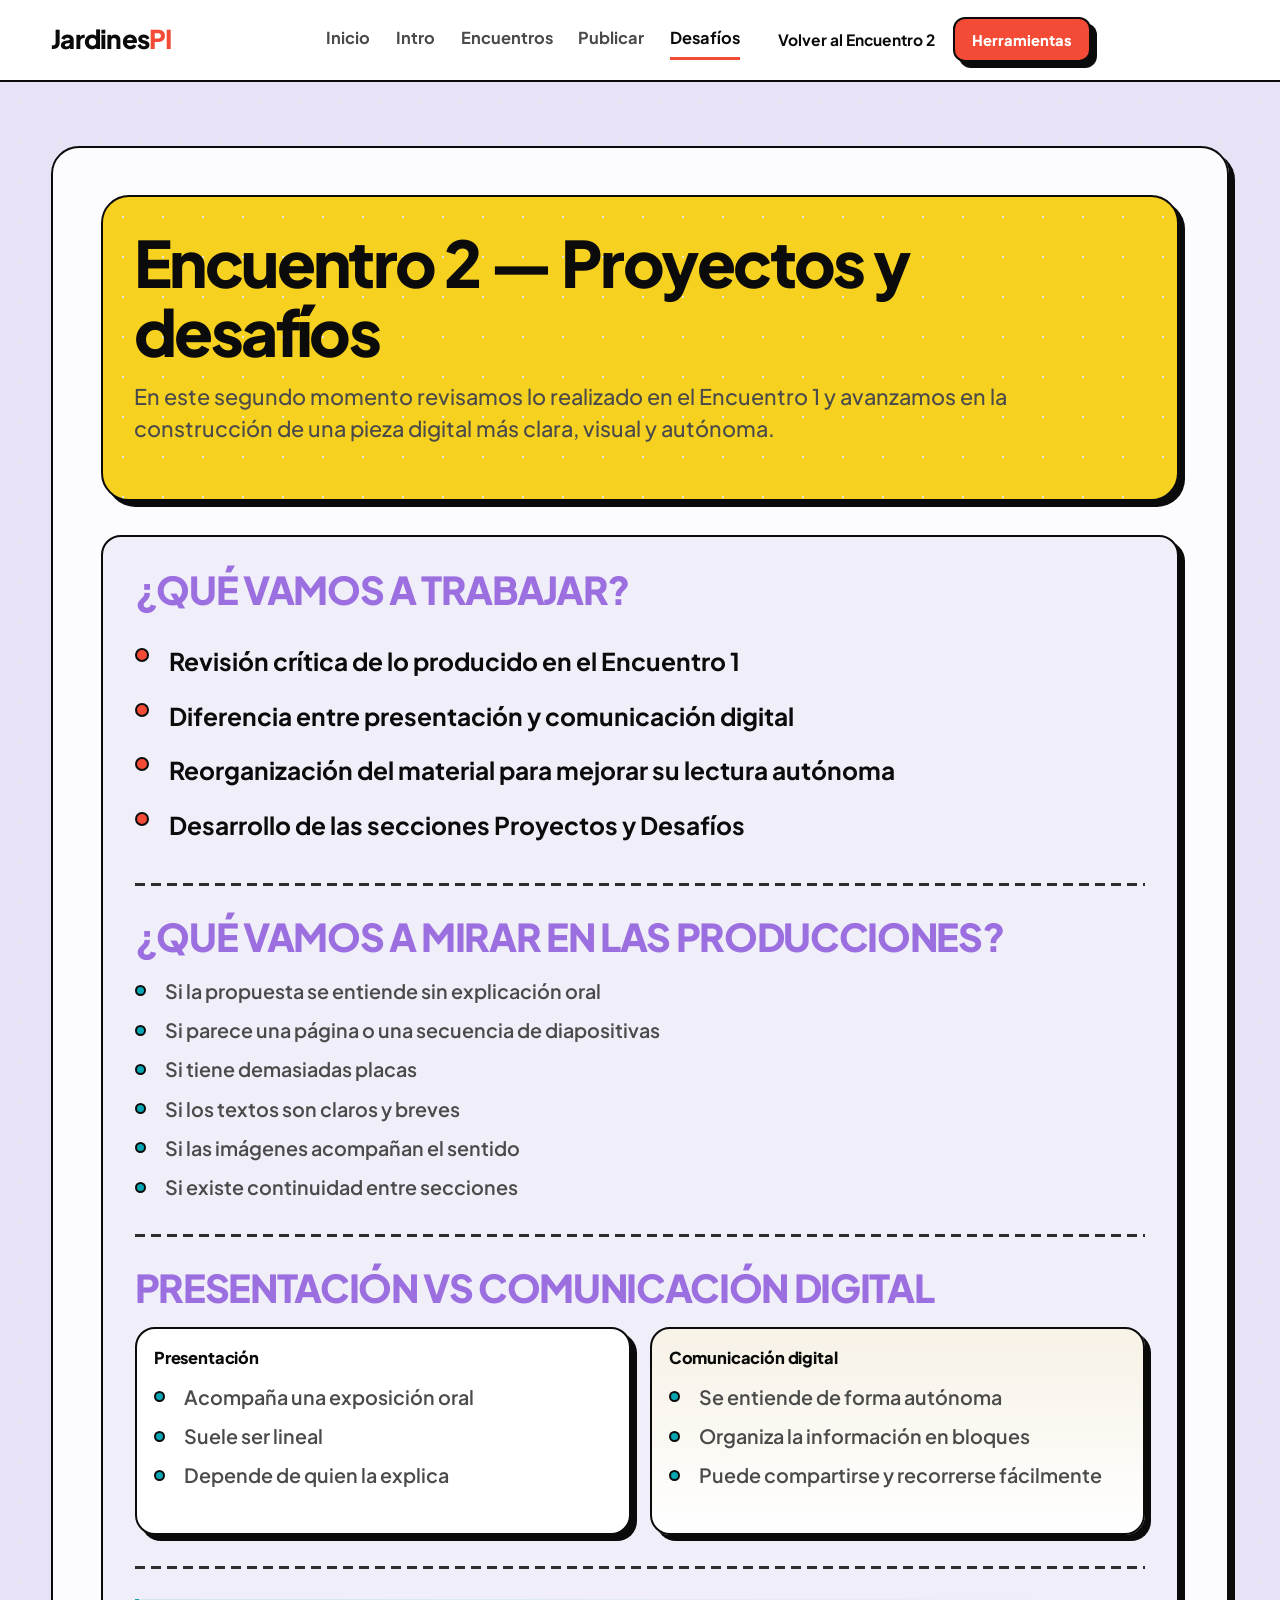
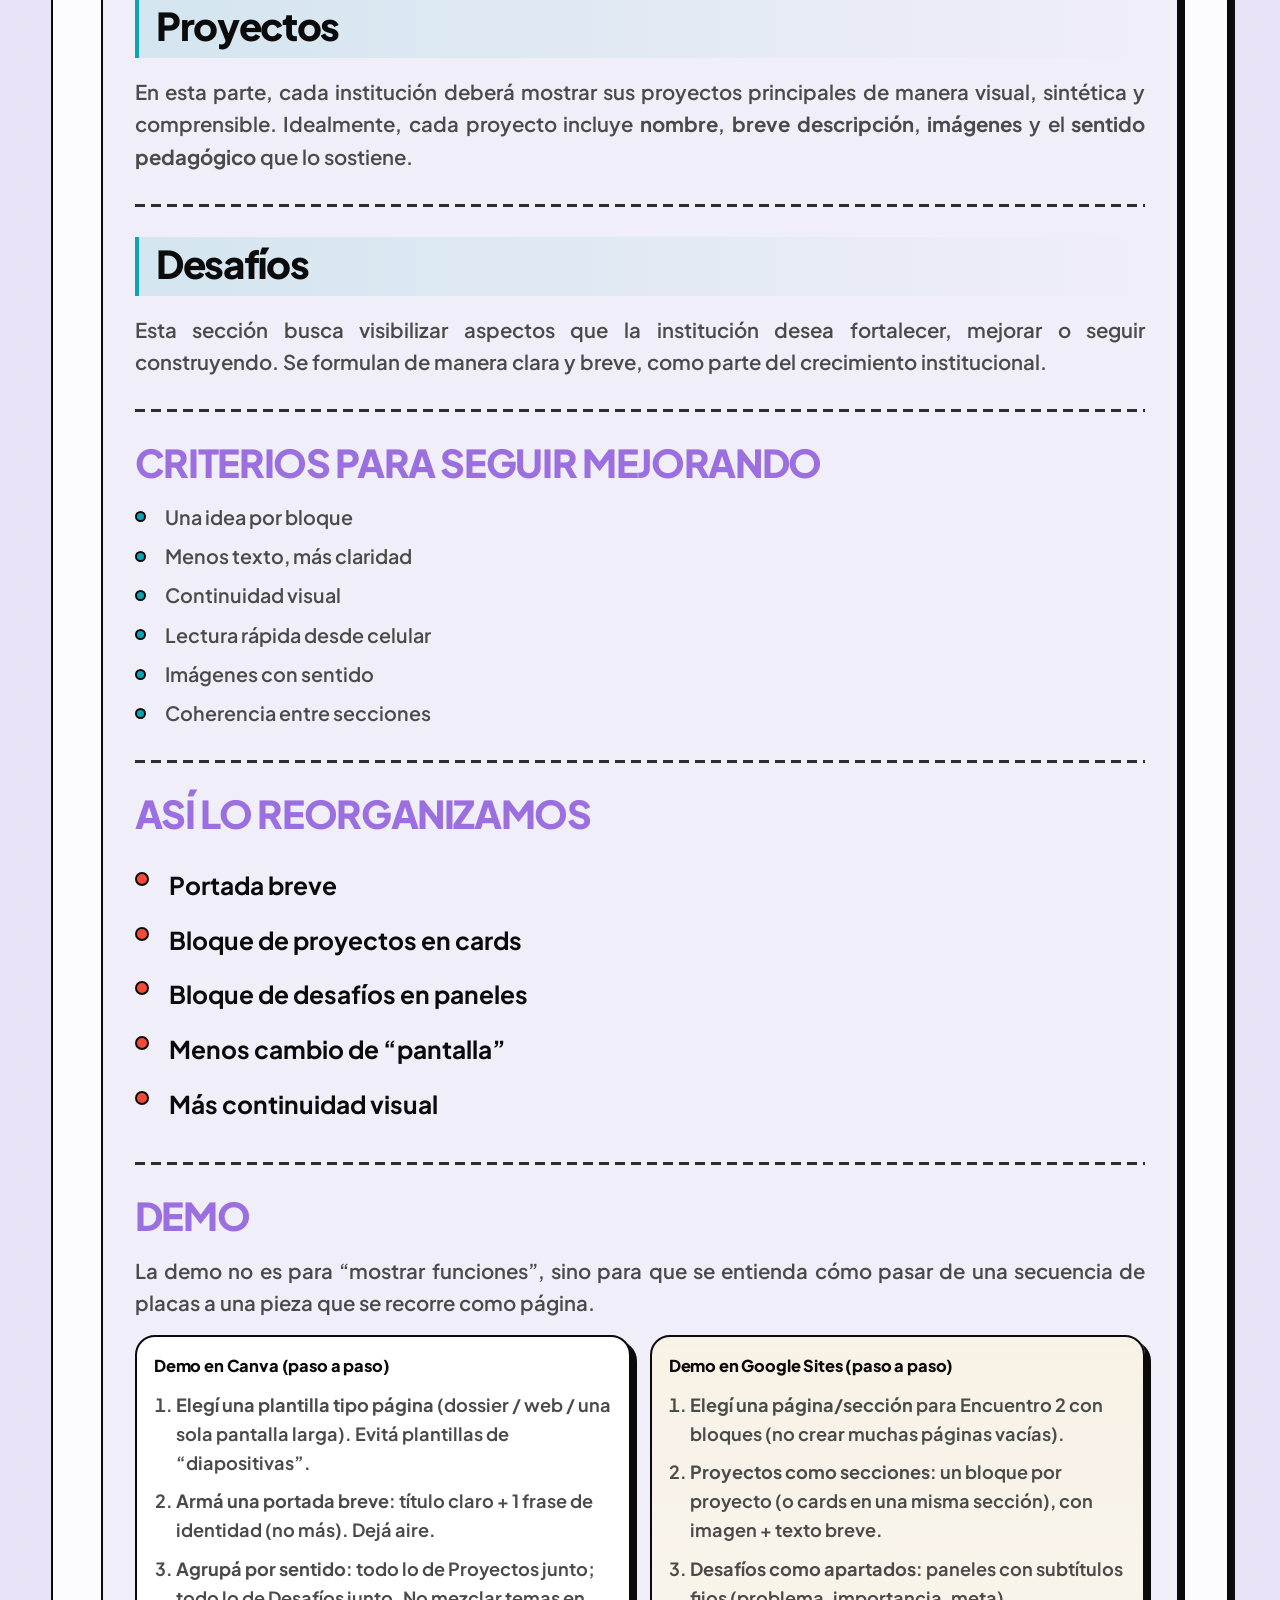
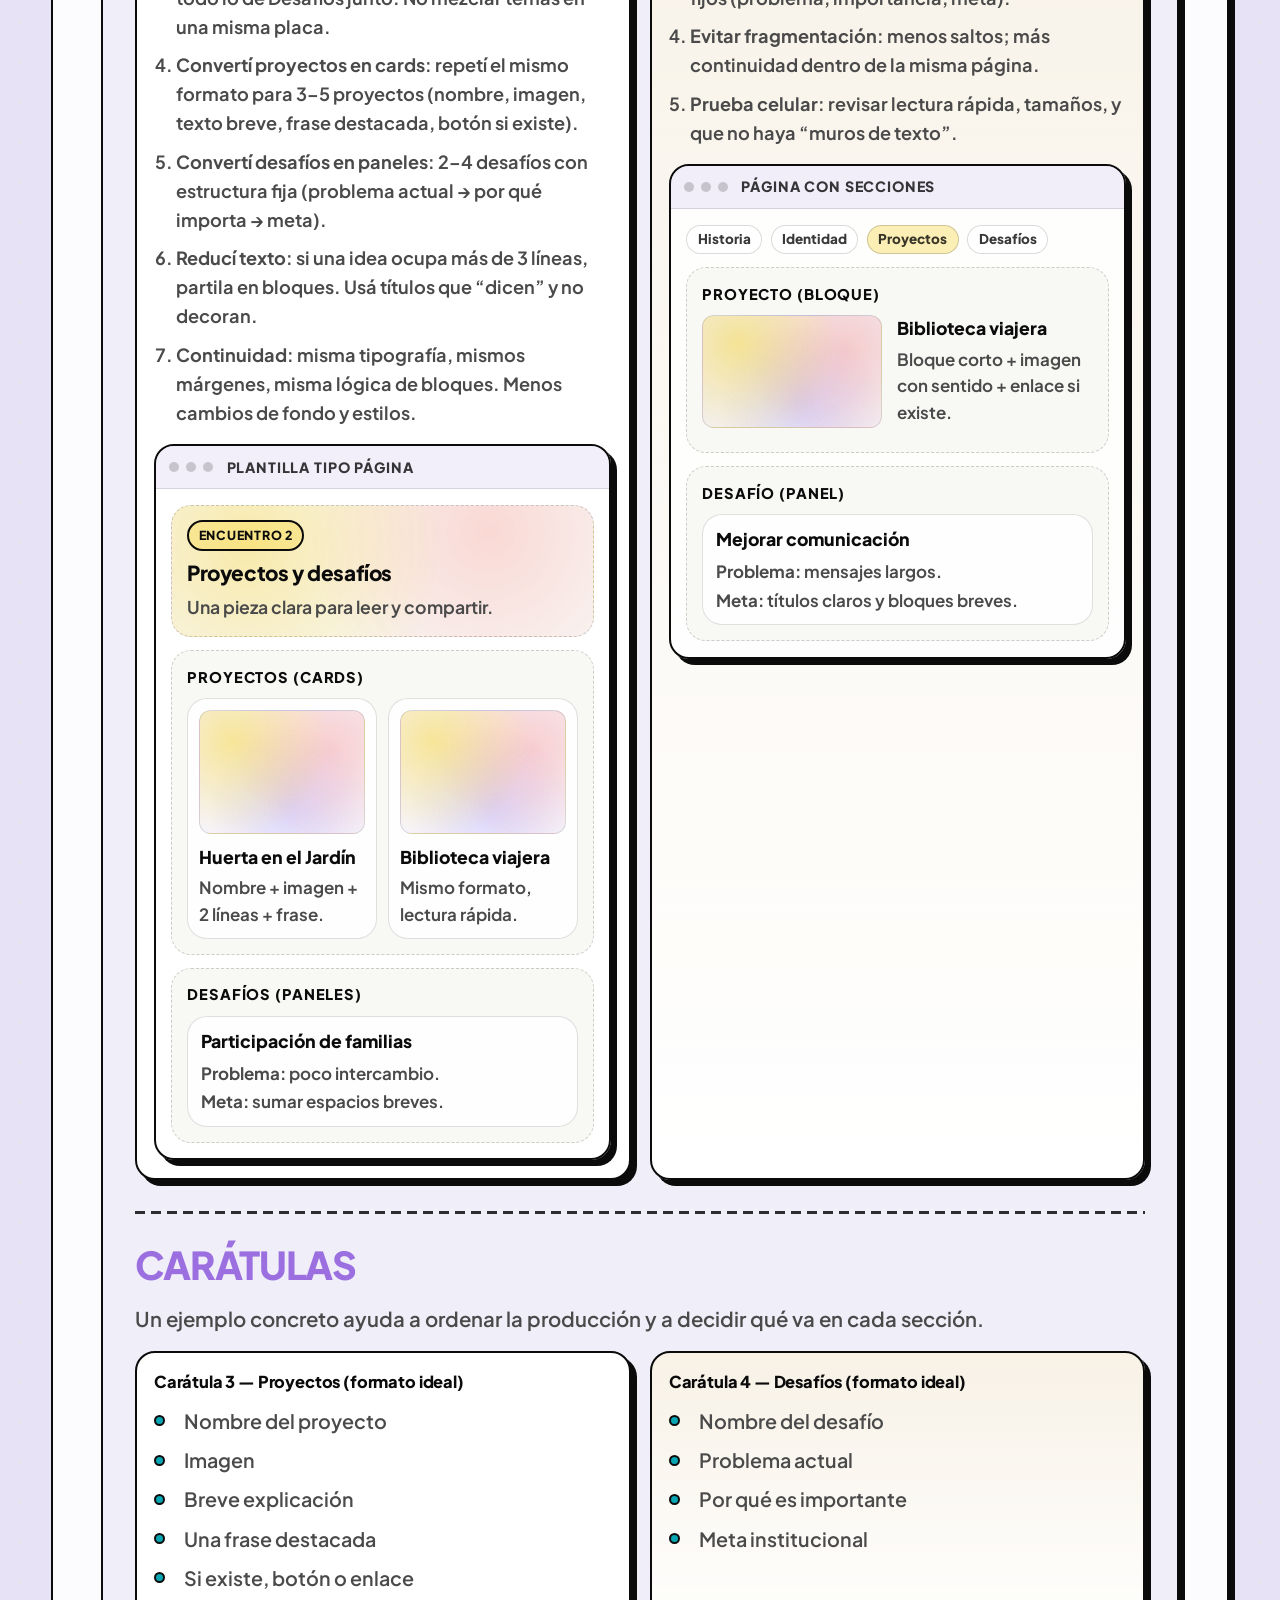
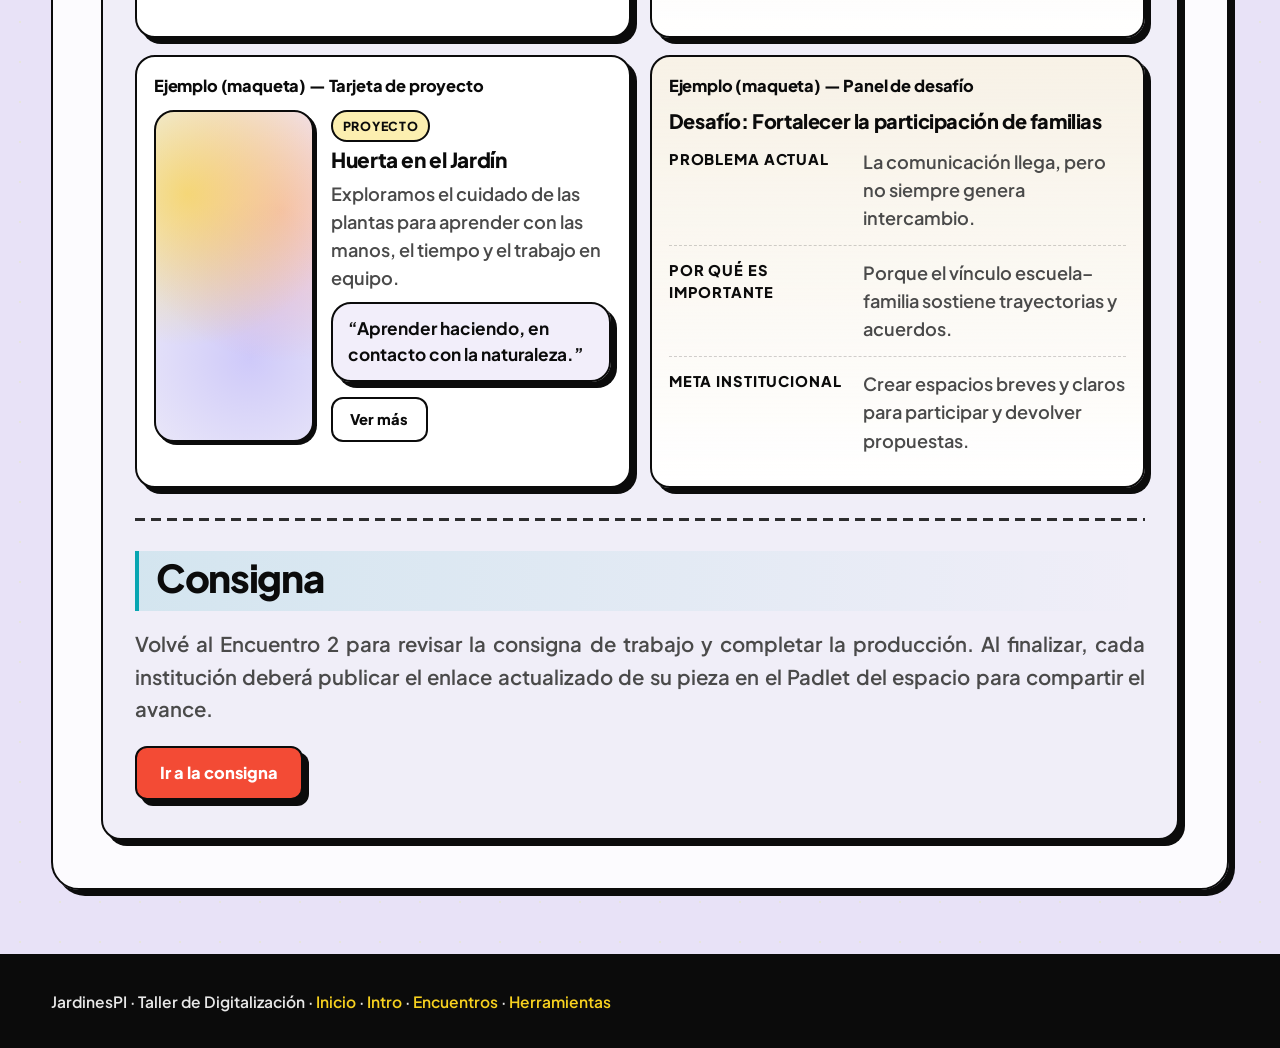
==== commit bd2c4f1e: "Agrega Encuentro 3 y página Publicar Incorpora la guía de publicación, actualiza la consigna del Enc" ====
--- a/desafios.html
+++ b/desafios.html
@@ -5,7 +5,7 @@
     <meta charset="UTF-8">
     <meta name="viewport" content="width=device-width, initial-scale=1.0">
     <title>Desafíos — Encuentro 2 · JardinesPI Taller de Digitalización</title>
-    <link rel="stylesheet" href="style.css">
+    <link rel="stylesheet" href="style.css?v=3">
     <link href="https://fonts.googleapis.com/css2?family=Plus+Jakarta+Sans:wght@500;600;700;800&display=swap"
         rel="stylesheet">
 </head>
@@ -21,6 +21,7 @@
                     <a href="index.html" class="nav-link">Inicio</a>
                     <a href="intro.html" class="nav-link">Intro</a>
                     <a href="encuentros.html" class="nav-link">Encuentros</a>
+                    <a href="publicar.html" class="nav-link">Publicar</a>
                     <a href="desafios.html" class="nav-link is-active">Desafíos</a>
                 </nav>
                 <div class="header-actions">
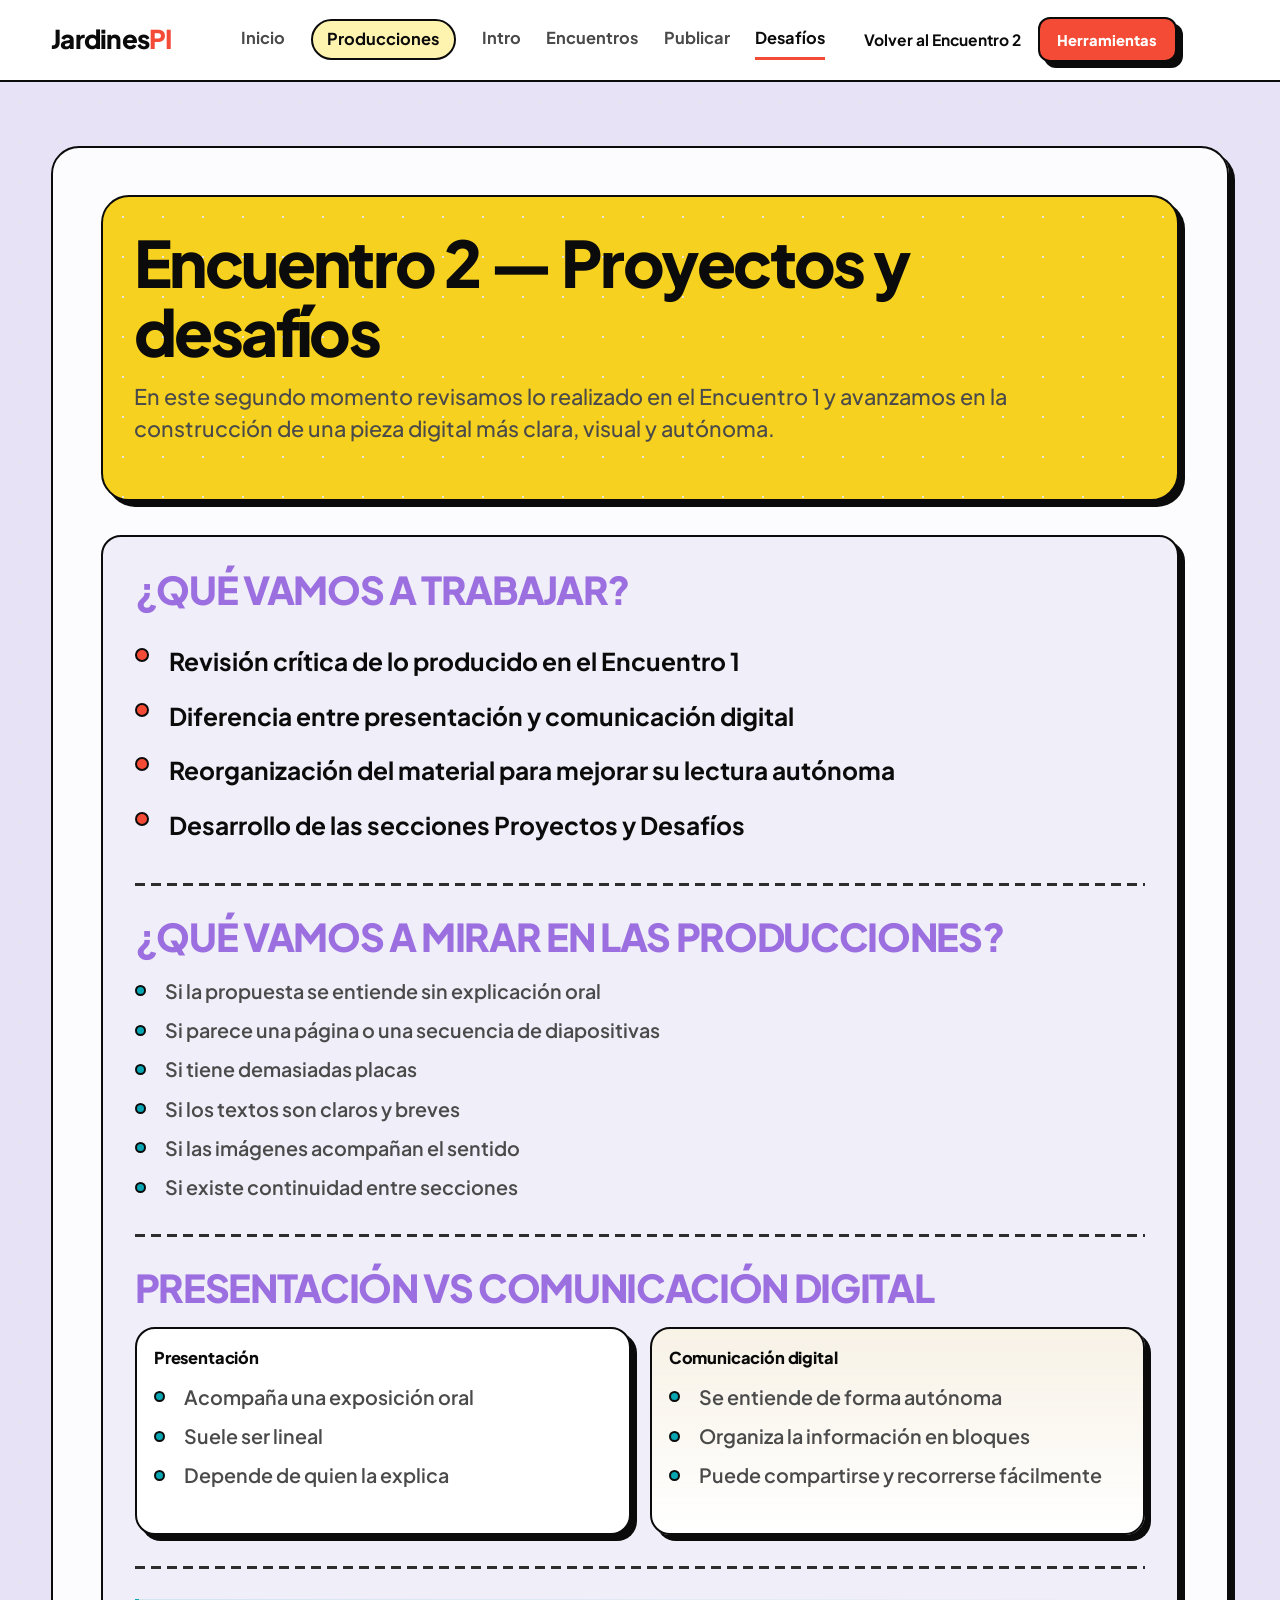
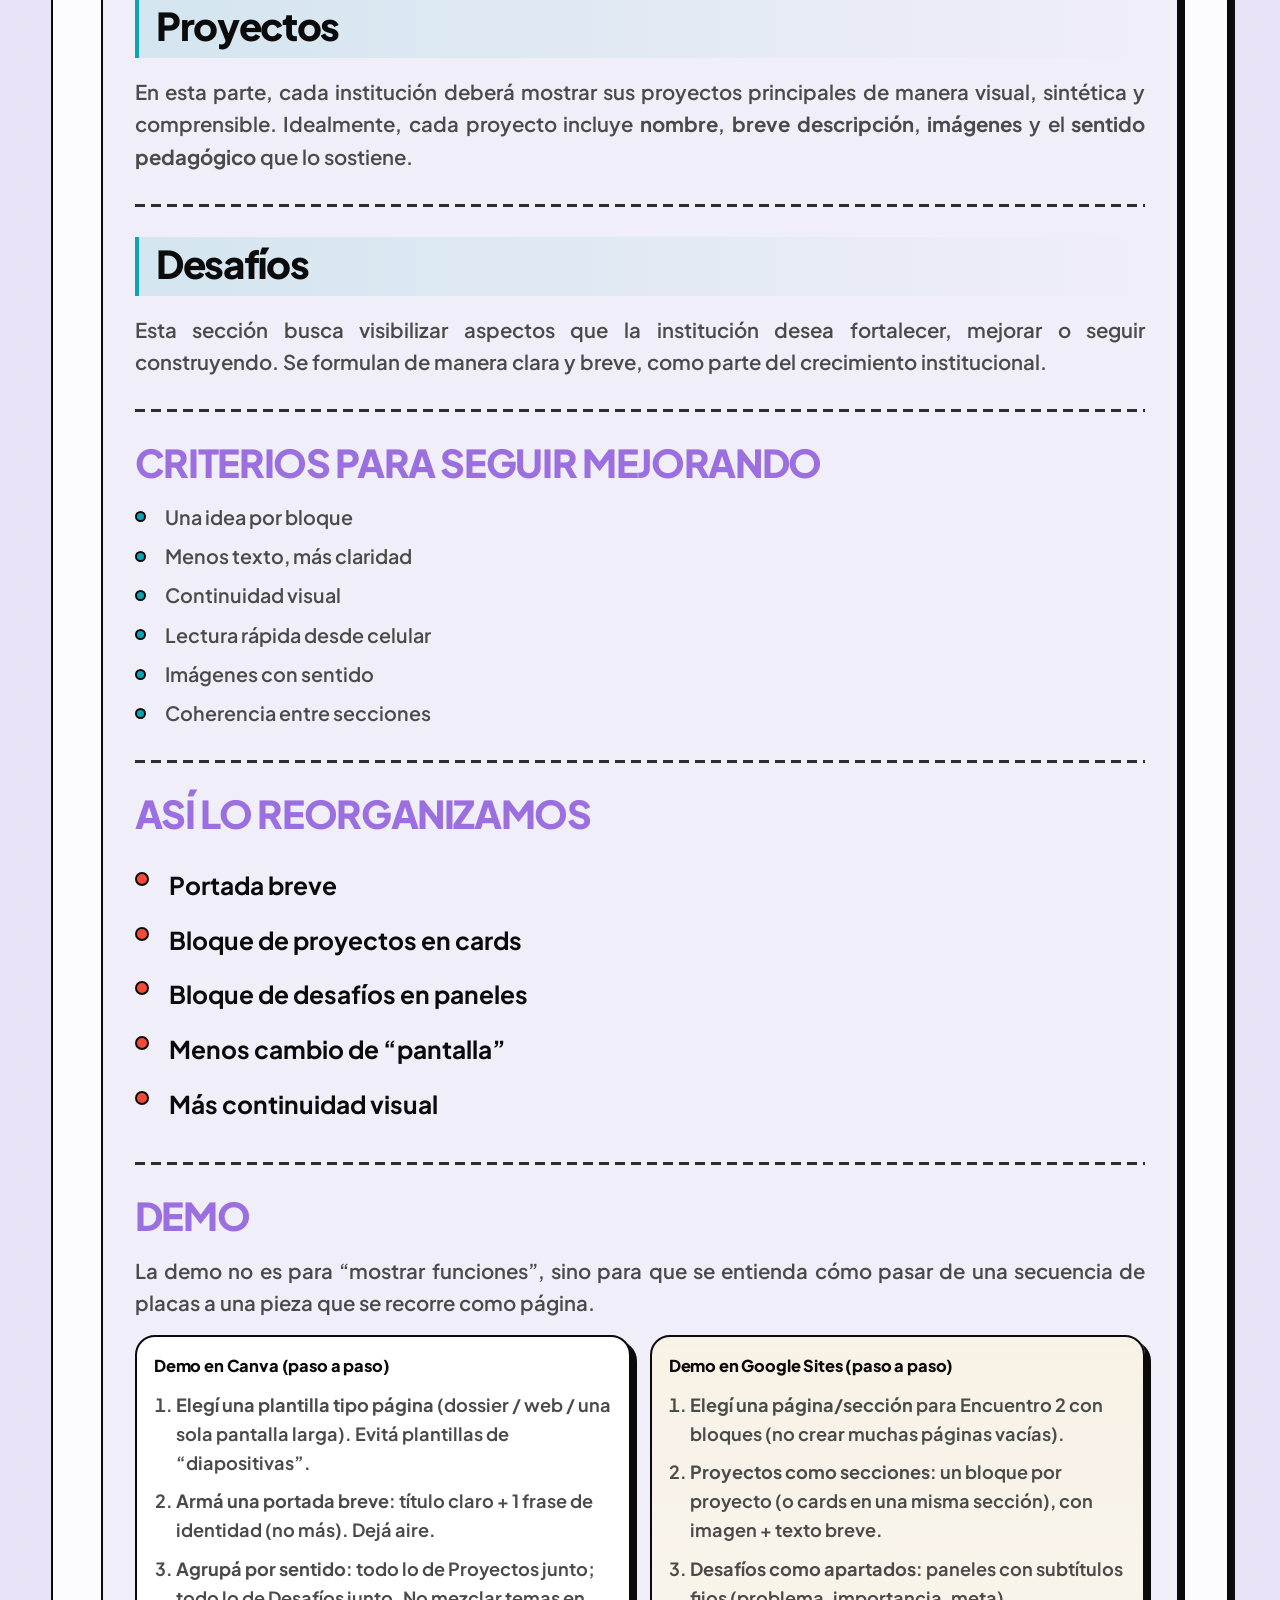
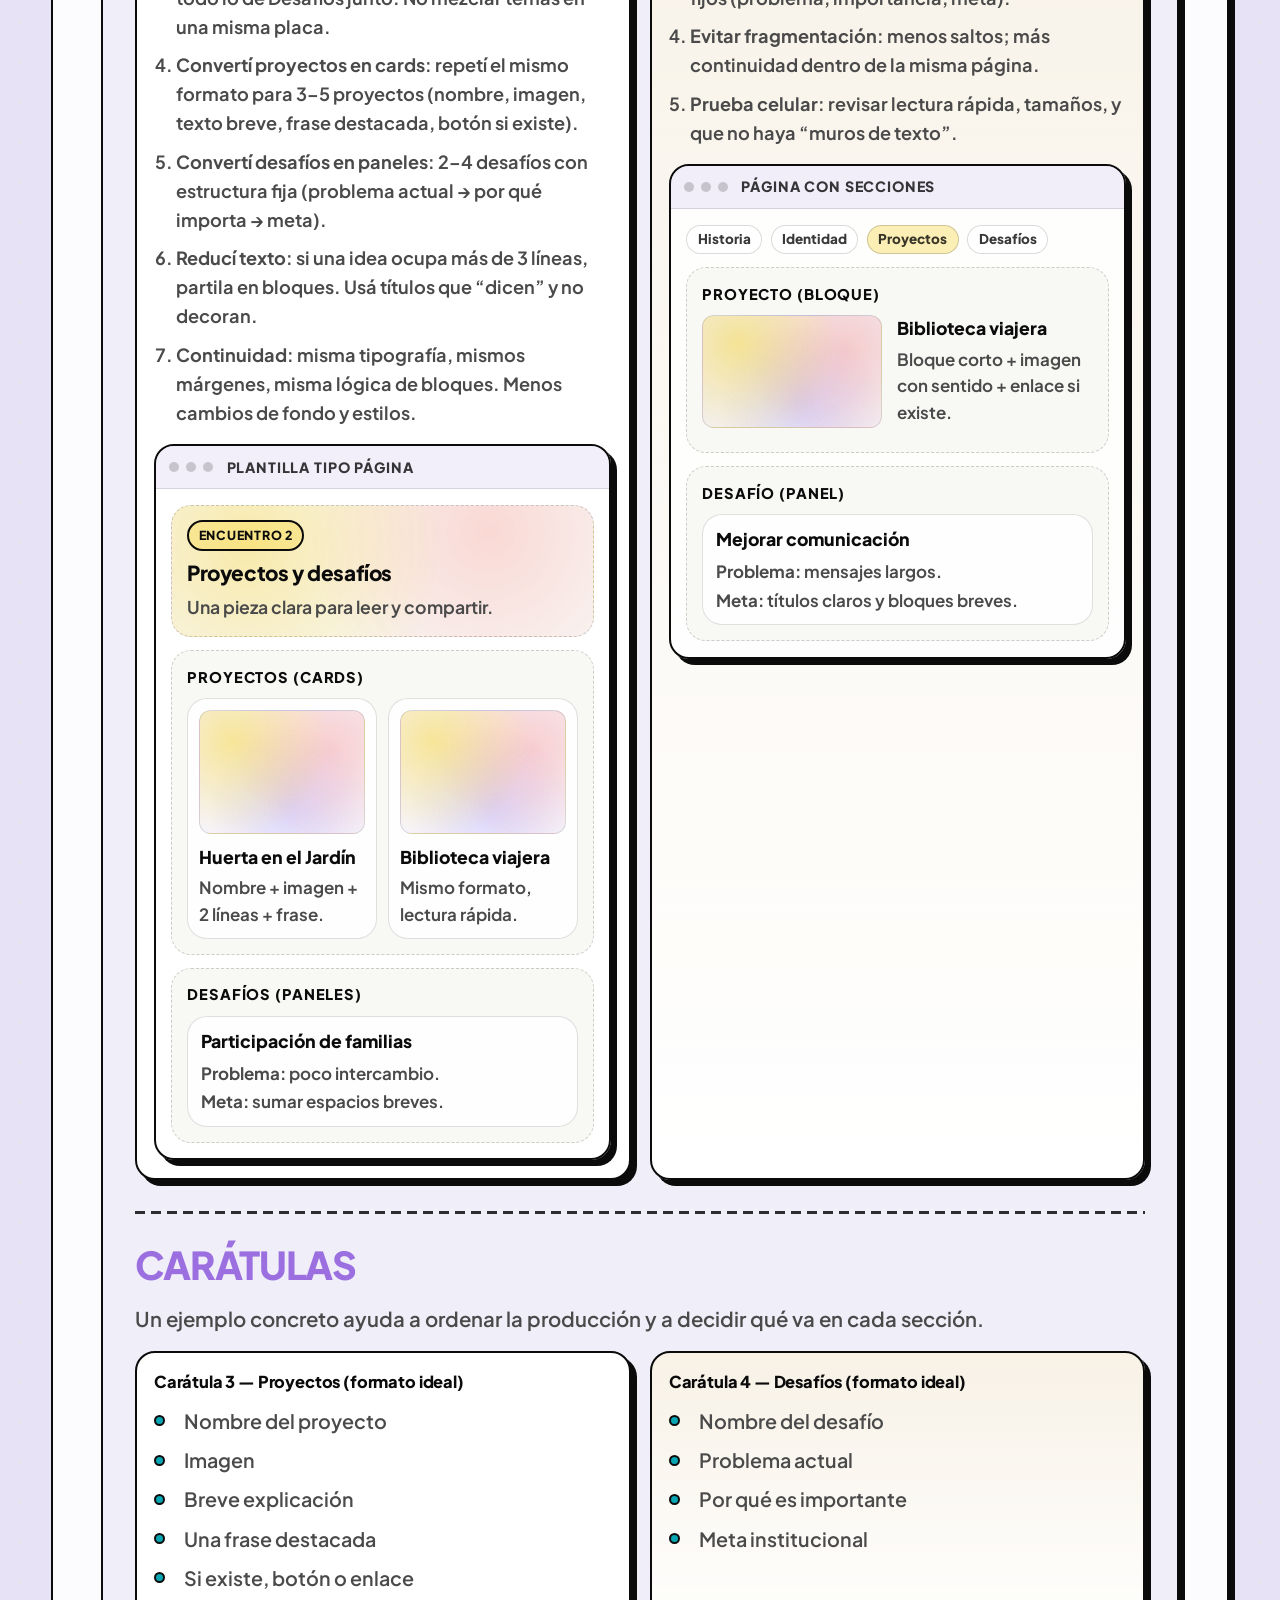
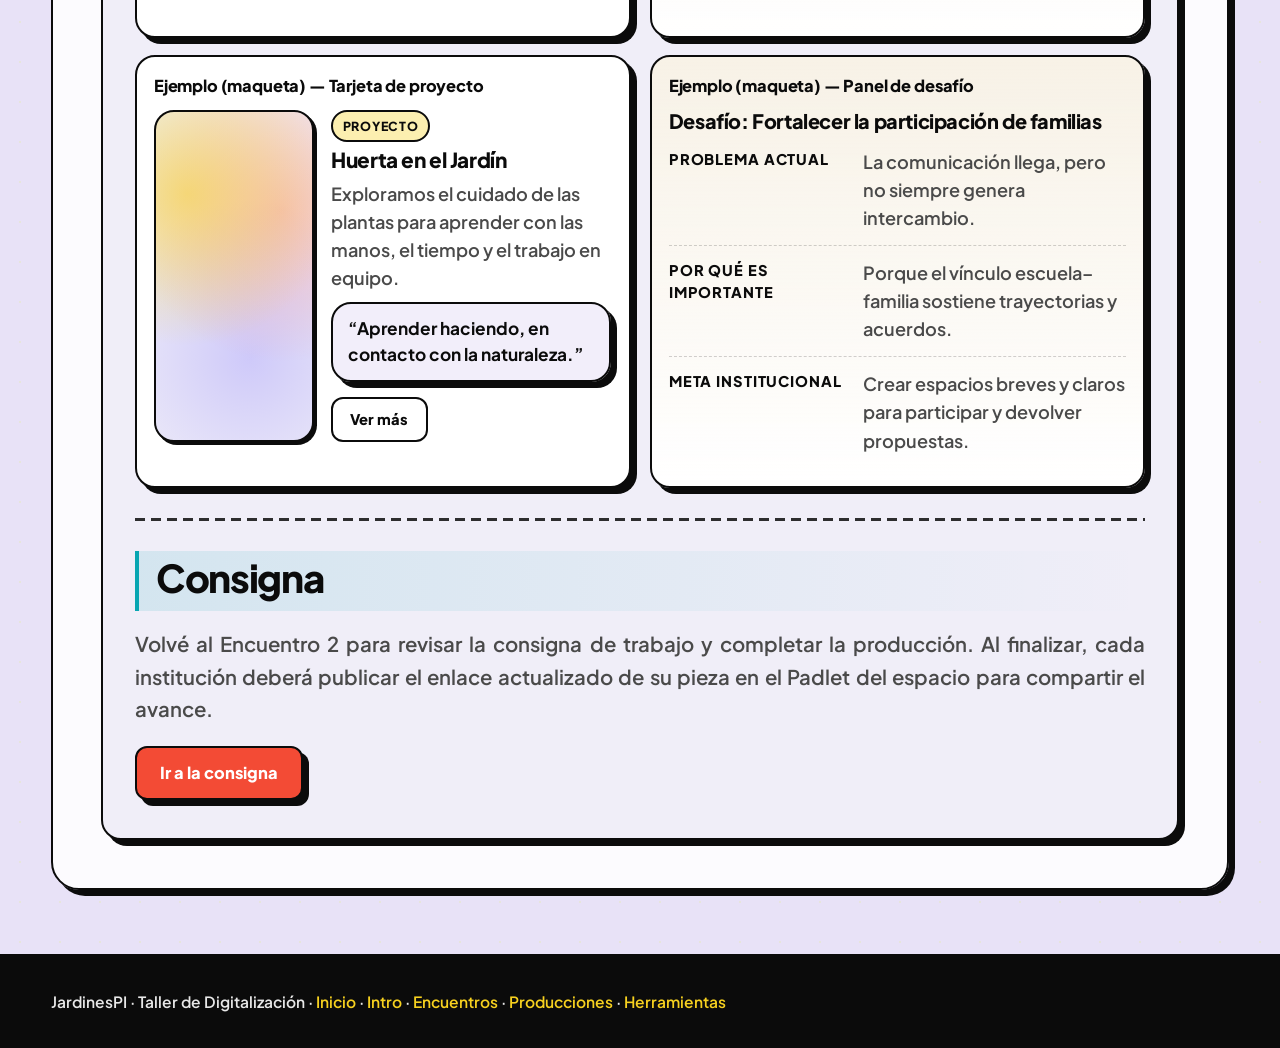
==== commit 1c13f3cd: "Añade página Producciones con Linktree, rejilla y estilos alineados al sitio - Nueva producciones.ht" ====
--- a/desafios.html
+++ b/desafios.html
@@ -5,7 +5,7 @@
     <meta charset="UTF-8">
     <meta name="viewport" content="width=device-width, initial-scale=1.0">
     <title>Desafíos — Encuentro 2 · JardinesPI Taller de Digitalización</title>
-    <link rel="stylesheet" href="style.css?v=3">
+    <link rel="stylesheet" href="style.css?v=4">
     <link href="https://fonts.googleapis.com/css2?family=Plus+Jakarta+Sans:wght@500;600;700;800&display=swap"
         rel="stylesheet">
 </head>
@@ -19,6 +19,7 @@
             <div class="nav-wrap">
                 <nav class="nav-main" aria-label="Principal">
                     <a href="index.html" class="nav-link">Inicio</a>
+                    <a href="producciones.html" class="nav-link nav-link--featured">Producciones</a>
                     <a href="intro.html" class="nav-link">Intro</a>
                     <a href="encuentros.html" class="nav-link">Encuentros</a>
                     <a href="publicar.html" class="nav-link">Publicar</a>
@@ -337,7 +338,8 @@
 
         <footer class="site-footer">
             <p>JardinesPI · Taller de Digitalización · <a href="index.html">Inicio</a> · <a href="intro.html">Intro</a> ·
-                <a href="encuentros.html">Encuentros</a> · <a href="herramientas.html">Herramientas</a></p>
+                <a href="encuentros.html">Encuentros</a> · <a href="producciones.html">Producciones</a> · <a
+                    href="herramientas.html">Herramientas</a></p>
         </footer>
     </div>
 </body>
--- a/style.css
+++ b/style.css
@@ -178,6 +178,281 @@
     -webkit-backdrop-filter: blur(10px);
 }
 
+.page--producciones {
+    position: relative;
+    background-color: var(--paper-bg);
+    /* Mismo velo que el inicio: crema / papel, sin tinte extra */
+    background-image: linear-gradient(
+            180deg,
+            rgba(255, 255, 255, 0.88) 0%,
+            rgba(246, 245, 242, 0.8) 45%,
+            rgba(246, 245, 242, 0.92) 100%
+        ),
+        url("media/image%204.png");
+    background-size: auto, cover;
+    background-position: center top, center center;
+    background-repeat: no-repeat;
+    background-attachment: scroll, fixed;
+    /* Acentos pastel (heredan las tarjetas): mezcla con papel / suaves del tema */
+    --prod-pastel-1: color-mix(in srgb, var(--coral) 38%, var(--yellow-soft));
+    --prod-pastel-2: color-mix(in srgb, var(--lavender) 34%, var(--surface));
+    --prod-pastel-3: color-mix(in srgb, var(--teal) 32%, var(--paper-bg));
+    --prod-pastel-4: color-mix(in srgb, var(--yellow) 40%, var(--yellow-soft));
+    --prod-pastel-5: color-mix(in srgb, var(--lavender-deep) 36%, var(--lavender-soft));
+}
+
+.page--producciones .producciones-section {
+    background-color: rgba(255, 255, 255, 0.72);
+    background-image: radial-gradient(var(--gray-line) 1px, transparent 1px);
+    background-size: 40px 40px;
+}
+
+.page--producciones .producciones-inner {
+    background: rgba(255, 255, 255, 0.9);
+    backdrop-filter: blur(10px);
+    -webkit-backdrop-filter: blur(10px);
+}
+
+/* Nav: enlace destacado a Producciones (visible en todas las páginas) */
+.nav-link.nav-link--featured {
+    border-radius: var(--radius-pill);
+    padding: 0.35rem 0.85rem;
+    border: var(--border);
+    border-bottom: var(--border);
+    background: var(--yellow-soft);
+    color: var(--ink);
+}
+
+.nav-link.nav-link--featured:hover {
+    background: var(--yellow);
+    color: var(--ink);
+}
+
+.nav-link.nav-link--featured.is-active {
+    background: var(--coral);
+    color: #fff;
+    border-color: var(--ink);
+}
+
+/* Título de página: mismo lenguaje que .desafios-hero (caja amarilla, puntos, sombra dura) */
+.page--producciones .producciones-hero {
+    position: relative;
+    padding: clamp(1.25rem, 3vw, 1.85rem);
+    border: var(--border);
+    border-radius: var(--radius-lg);
+    box-shadow: var(--shadow-card);
+    overflow: hidden;
+    background-color: var(--yellow);
+    background-image: radial-gradient(var(--gray-line) 1px, transparent 1px);
+    background-size: 40px 40px;
+    text-align: left;
+    margin-bottom: clamp(1.5rem, 4vw, 2.5rem);
+}
+
+.page--producciones .producciones-hero-badge {
+    display: inline-block;
+    font-size: 0.72rem;
+    font-weight: 800;
+    text-transform: uppercase;
+    letter-spacing: 0.12em;
+    padding: 0.35rem 0.85rem;
+    border-radius: var(--radius-pill);
+    border: var(--border);
+    background: var(--surface);
+    color: var(--ink);
+    box-shadow: 3px 3px 0 var(--ink);
+    margin: 0 0 0.85rem;
+}
+
+.page--producciones .producciones-hero-title {
+    margin: 0 0 0.85rem;
+    max-width: min(100%, 18rem);
+    color: var(--ink);
+}
+
+.page--producciones .producciones-hero-lead {
+    margin: 0;
+    max-width: 56rem;
+}
+
+/* 10 tarjetas: 1 col en móvil; desde tablet 2 columnas → 5 filas (sin huecos raros) */
+.producciones-grid {
+    display: grid;
+    grid-template-columns: 1fr;
+    gap: 1.35rem;
+    padding-bottom: clamp(2rem, 5vw, 3.5rem);
+}
+
+@media (min-width: 540px) {
+    .producciones-grid {
+        grid-template-columns: repeat(2, 1fr);
+    }
+}
+
+a.produccion-card {
+    display: flex;
+    flex-direction: column;
+    text-decoration: none;
+    color: inherit;
+    background: var(--surface);
+    border: var(--border);
+    border-radius: var(--radius-lg);
+    overflow: hidden;
+    box-shadow: var(--shadow-card);
+    transition: transform 0.15s ease, box-shadow 0.15s ease;
+    min-width: 0;
+}
+
+a.produccion-card:hover {
+    transform: translateY(-5px);
+    box-shadow: 8px 8px 0 var(--ink);
+}
+
+a.produccion-card:focus-visible {
+    outline: 3px solid var(--teal);
+    outline-offset: 3px;
+}
+
+.produccion-thumb {
+    position: relative;
+    aspect-ratio: 16 / 10;
+    width: 100%;
+    border-bottom: var(--border);
+    overflow: hidden;
+    background: var(--lavender-soft);
+}
+
+.produccion-thumb::before {
+    content: "";
+    position: absolute;
+    inset: 0;
+    background: var(
+        --produccion-fallback,
+        linear-gradient(145deg, var(--lavender-soft), var(--yellow-soft))
+    );
+    z-index: 0;
+}
+
+.produccion-thumb img {
+    position: relative;
+    z-index: 1;
+    width: 100%;
+    height: 100%;
+    object-fit: cover;
+    object-position: top center;
+    display: block;
+}
+
+/* Franja superior e iconos: tonos pastel (misma familia que chips, más suaves) */
+.produccion-thumb--1 {
+    box-shadow: inset 0 6px 0 0 var(--prod-pastel-1);
+    --produccion-fallback: linear-gradient(
+        145deg,
+        color-mix(in srgb, var(--prod-pastel-1) 55%, var(--surface)),
+        var(--lavender-soft)
+    );
+}
+
+.produccion-thumb--2 {
+    box-shadow: inset 0 6px 0 0 var(--prod-pastel-2);
+    --produccion-fallback: linear-gradient(
+        145deg,
+        var(--lavender-soft),
+        color-mix(in srgb, var(--prod-pastel-2) 40%, var(--yellow-soft))
+    );
+}
+
+.produccion-thumb--3 {
+    box-shadow: inset 0 6px 0 0 var(--prod-pastel-3);
+    --produccion-fallback: linear-gradient(
+        145deg,
+        color-mix(in srgb, var(--prod-pastel-3) 50%, var(--surface)),
+        var(--surface-muted)
+    );
+}
+
+.produccion-thumb--4 {
+    box-shadow: inset 0 6px 0 0 var(--prod-pastel-4);
+    --produccion-fallback: linear-gradient(
+        145deg,
+        var(--yellow-soft),
+        color-mix(in srgb, var(--prod-pastel-4) 45%, var(--lavender-soft))
+    );
+}
+
+.produccion-thumb--5 {
+    box-shadow: inset 0 6px 0 0 var(--prod-pastel-5);
+    --produccion-fallback: linear-gradient(
+        145deg,
+        color-mix(in srgb, var(--prod-pastel-5) 50%, var(--surface)),
+        var(--yellow-soft)
+    );
+}
+
+.produccion-body {
+    padding: 1rem 1.15rem 1.15rem;
+    display: flex;
+    flex-direction: column;
+    gap: 0.5rem;
+    flex: 1;
+}
+
+.produccion-name {
+    font-size: 1.08rem;
+    font-weight: 800;
+    letter-spacing: -0.02em;
+    line-height: 1.25;
+}
+
+.produccion-meta {
+    font-size: 0.8rem;
+    font-weight: 700;
+    color: var(--gray-text);
+    display: flex;
+    align-items: center;
+    gap: 0.35rem;
+    flex-wrap: wrap;
+}
+
+.produccion-meta-icon {
+    display: inline-flex;
+    align-items: center;
+    justify-content: center;
+    width: 1.35rem;
+    height: 1.35rem;
+    border-radius: 6px;
+    border: var(--border);
+    background: var(--yellow-soft);
+    color: var(--ink);
+    font-size: 0.65rem;
+    font-weight: 900;
+}
+
+a.produccion-card:has(.produccion-thumb--1) .produccion-meta-icon {
+    background: var(--prod-pastel-1);
+    color: var(--ink);
+}
+
+a.produccion-card:has(.produccion-thumb--2) .produccion-meta-icon {
+    background: var(--prod-pastel-2);
+    color: var(--ink);
+}
+
+a.produccion-card:has(.produccion-thumb--3) .produccion-meta-icon {
+    background: var(--prod-pastel-3);
+    color: var(--ink);
+}
+
+a.produccion-card:has(.produccion-thumb--4) .produccion-meta-icon {
+    background: var(--prod-pastel-4);
+    color: var(--ink);
+}
+
+a.produccion-card:has(.produccion-thumb--5) .produccion-meta-icon {
+    background: var(--prod-pastel-5);
+    color: var(--ink);
+}
+
 .visually-hidden {
     position: absolute;
     width: 1px;
@@ -1824,6 +2099,11 @@
     max-width: min(100%, 70rem);
 }
 
+.page--producciones .encuentro-inner,
+.page--producciones .encuentro-section--wide .encuentro-inner {
+    max-width: min(100%, 70rem);
+}
+
 .page--desafios .encuentro-hero-grid {
     grid-template-columns: 1fr;
 }
@@ -2627,7 +2907,8 @@
 @media (max-width: 900px) {
     .page--home,
     .page--intro,
-    .page--encuentros {
+    .page--encuentros,
+    .page--producciones {
         background-attachment: scroll, scroll;
     }
 
